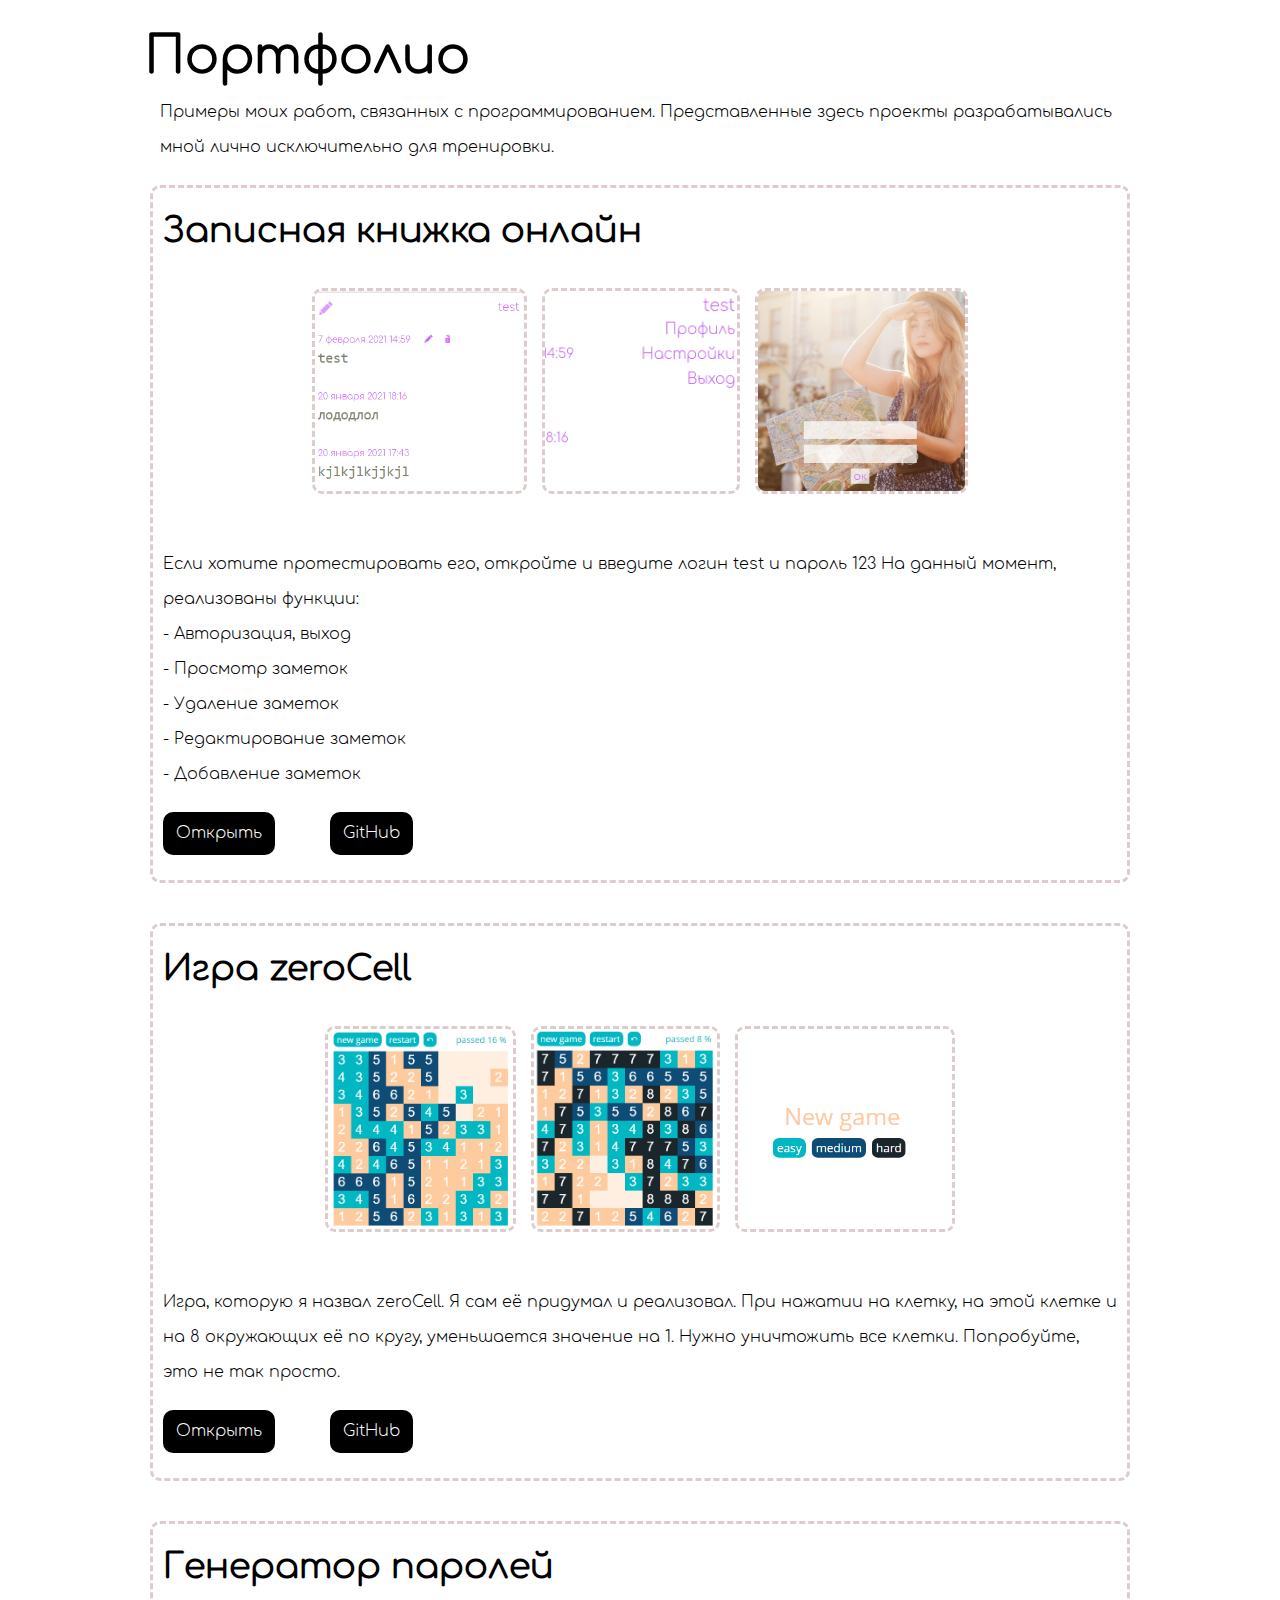
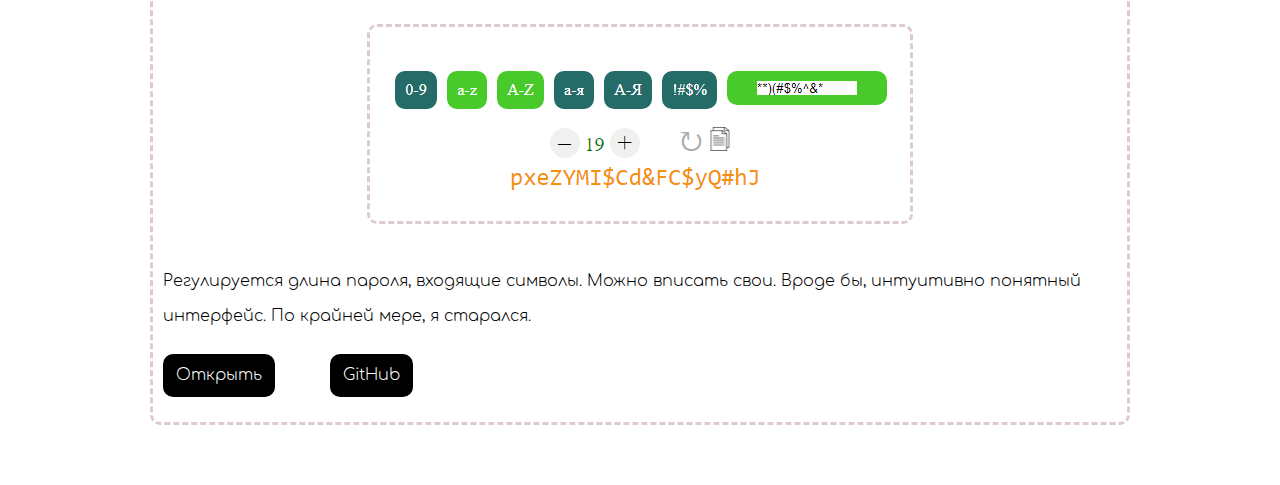
==== index.html @ caa2676f "init working version" ====
<html>
    <head>
        <meta 
            charset = "utf-8"
        >
        <link 
            rel = "stylesheet" 
            href = "main.css"
        >
        <meta 
            name = "viewport" 
            content = "
                width=device-width, 
                initial-scale=1, 
                maximum-scale=1.0, 
                user-scalable=no"
        >
    </head>
    <body>
        <h1>Портфолио</h1>
        <div id = "description">
            Примеры моих работ, связанных с программированием. Представленные здесь проекты
            разрабатывались мной лично исключительно для тренировки.
        </div>
        <div id = "projects">
            <div class = "project">
                <h2>Записная книжка онлайн</h2>
                <div class = "photos">
                    <img src = "assets/images/n1.png"></img>
                    <img src = "assets/images/n2.png"></img>
                    <img src = "assets/images/n3.png"></img>
                </div>
                <div class = "text">
                    Если хотите протестировать его, откройте и введите логин test и пароль 123
                    На данный момент, реализованы функции:<br>
                    - Авторизация, выход<br>
                    - Просмотр заметок<br>
                    - Удаление заметок<br>
                    - Редактирование заметок<br>
                    - Добавление заметок
                </div>
                <div class = "links">
                    <a href = "../notes" target = "_blank"><div class = "openButton">Открыть</div></a>
                    <a href = "https://github.com/fractalminding/notesList" target = "_blank">
                        <div class = "githubLink">GitHub</div>
                    </a>
                </div>
            </div>
            <div class = "project">
                <h2>Игра zeroCell</h2>
                <div class = "photos">
                    <img src = "assets/images/zc1.png"></img>
                    <img src = "assets/images/zc2.png"></img>
                    <img src = "assets/images/zc3.png"></img>
                </div>
                <div class = "text">
                    Игра, которую я назвал zeroCell. Я сам её придумал и реализовал. При нажатии на клетку,
                    на этой клетке и на 8 окружающих её по кругу, уменьшается значение на 1. Нужно уничтожить все клетки.
                    Попробуйте, это не так просто.
                </div>
                <div class = "links">
                    <a href = "../zerocell" target = "_blank"><div class = "openButton">Открыть</div></a>
                    <a href = "https://github.com/fractalminding/zeroCell" target = "_blank">
                        <div class = "githubLink">GitHub</div>
                    </a>
                </div>
            </div>
            <div class = "project">
                <h2>Генератор паролей</h2>
                <div class = "photos">
                    <img src = "assets/images/p1.png"></img>
                </div>
                <div class = "text">
                    Регулируется длина пароля, входящие символы. Можно вписать свои.
                    Вроде бы, интуитивно понятный интерфейс. По крайней мере, я старался.
                </div>
                <div class = "links">
                    <a href = "../passgen" target = "_blank"><div class = "openButton">Открыть</div></a>
                    <a href = "https://github.com/fractalminding/passgen" target = "_blank">
                        <div class = "githubLink">GitHub</div>
                    </a>
                </div>
            </div>
        </div>
    </body>
</html>
---- main.css ----
@font-face {
    font-family: comfortaa;
    src: url(assets/comfortaaFont/Comfortaa-Light.ttf);
}

#description {
    margin: 20px;
}

body {
    font-family: comfortaa;
    margin: 0px auto;
    max-width: 1000px;
    line-height: 35px
}

h1 {
  font-size: 50px;
}

h2 {
  font-size: 35px;
}

* {
/*     outline: 1px dotted magenta; */
    margin: 20px 5px;
}

.project {
/*   outline: 1px dotted magenta; */
  margin-bottom: 40px;
  padding: 5px;
  border: 3px dashed #decbcb;
  border-radius: 10px;
}

.photos {
    white-space: nowrap;
    max-width: 100%;
    overflow-x: auto;
    text-align: center;

}

.photos * {
    display: inline-block;
    max-height: 200px;
    border: 3px dashed #decbcb;
    border-radius: 10px;
}
.links * {
    margin: 0px;
}
a {
  color: #fff !important;
  text-decoration: none;
  margin-right: 50px !important;
  background: black;
  border-radius: 10px;
  padding: 4px 13px;
}


.links > * {
/*     margin-right: 30px; */
    display: inline-block;
}
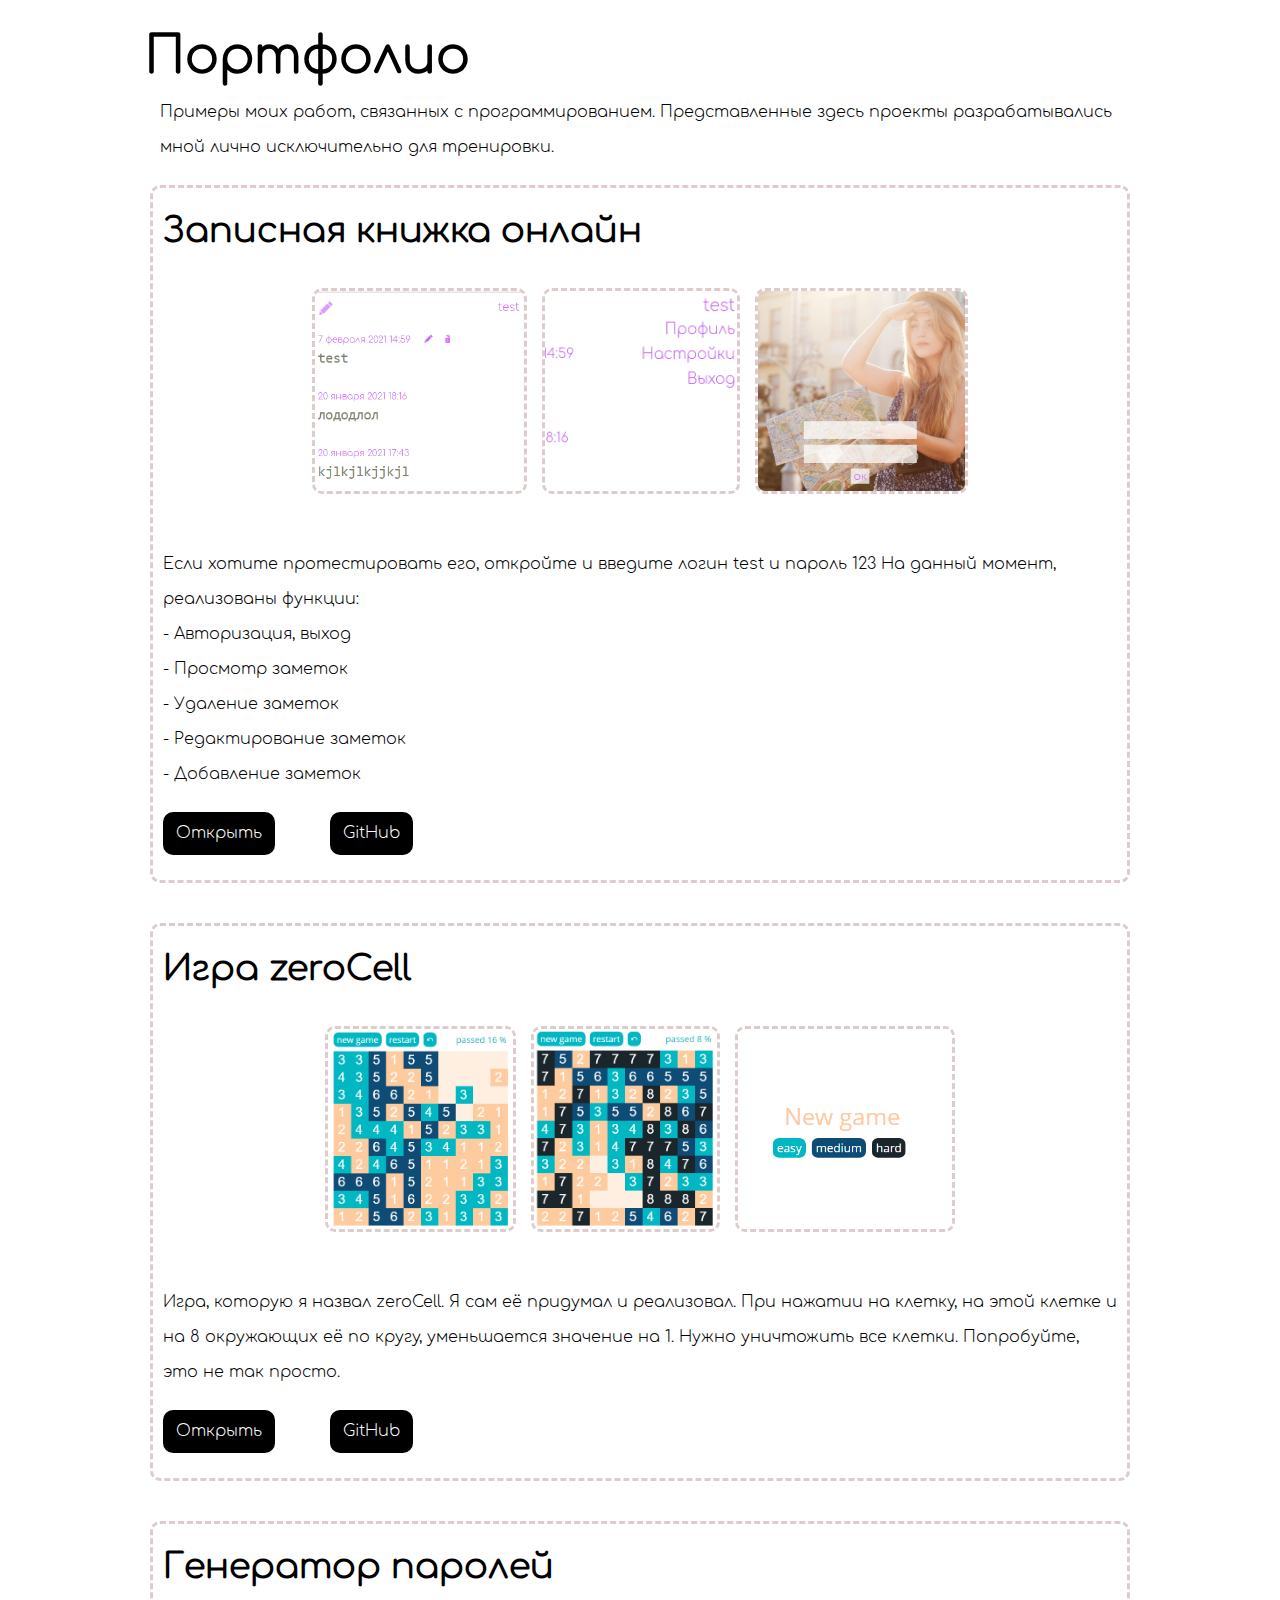
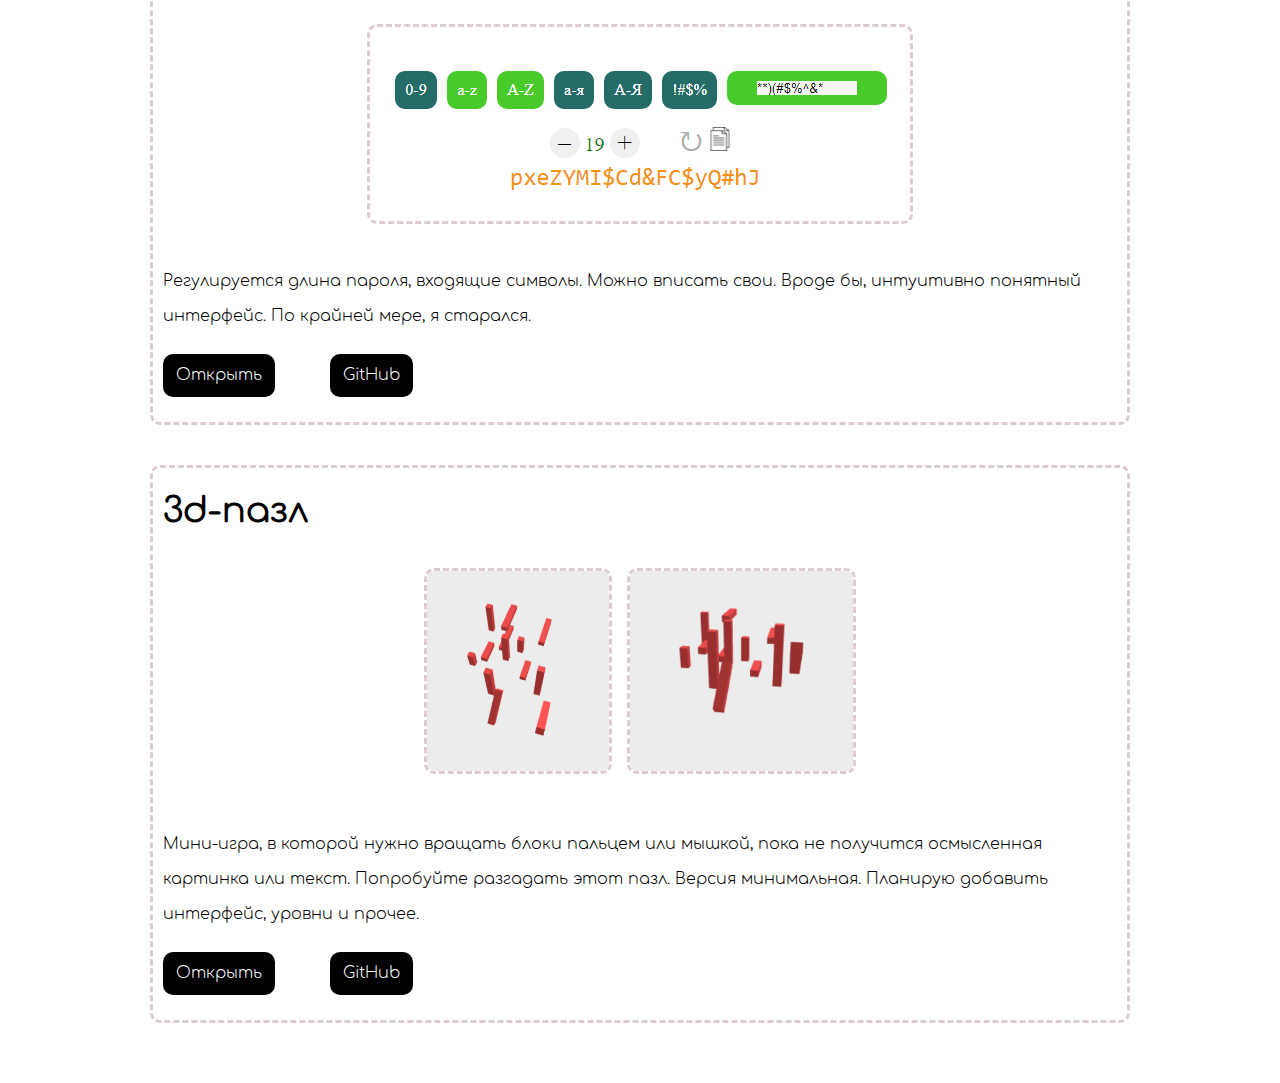
==== commit 6b2f0e7a: "project 3dpuzzle added to portfolio" ====
--- a/index.html
+++ b/index.html
@@ -81,6 +81,23 @@
                     </a>
                 </div>
             </div>
+            <div class = "project">
+                <h2>3d-пазл</h2>
+                <div class = "photos">
+                    <img src = "assets/images/puzzle1.png"></img>
+                    <img src = "assets/images/puzzle2.png"></img>
+                </div>
+                <div class = "text">
+                    Мини-игра, в которой нужно вращать блоки пальцем или мышкой, пока не получится осмысленная картинка или текст.
+                    Попробуйте разгадать этот пазл. Версия минимальная. Планирую добавить интерфейс, уровни и прочее.
+                </div>
+                <div class = "links">
+                    <a href = "../puzzle3d" target = "_blank"><div class = "openButton">Открыть</div></a>
+                    <a href = "https://github.com/fractalminding/puzzle3d" target = "_blank">
+                        <div class = "githubLink">GitHub</div>
+                    </a>
+                </div>
+            </div>
         </div>
     </body>
 </html>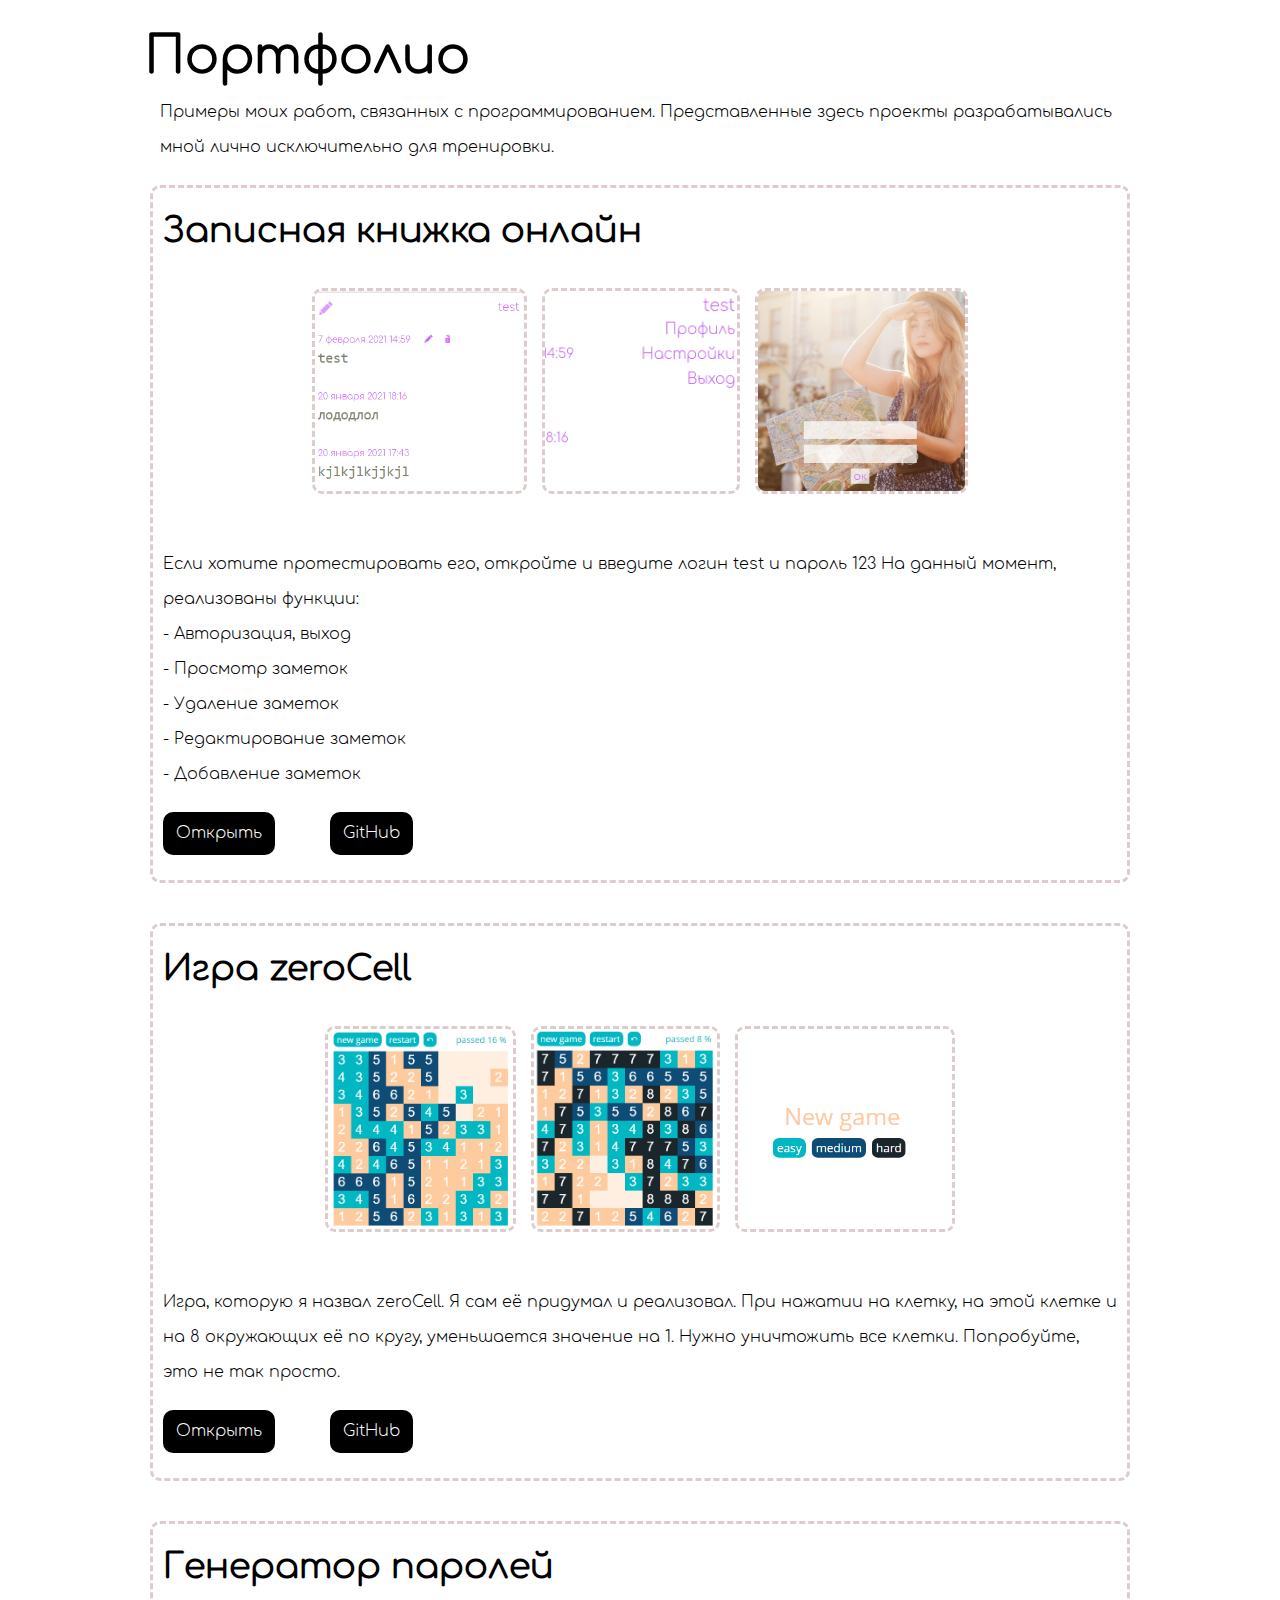
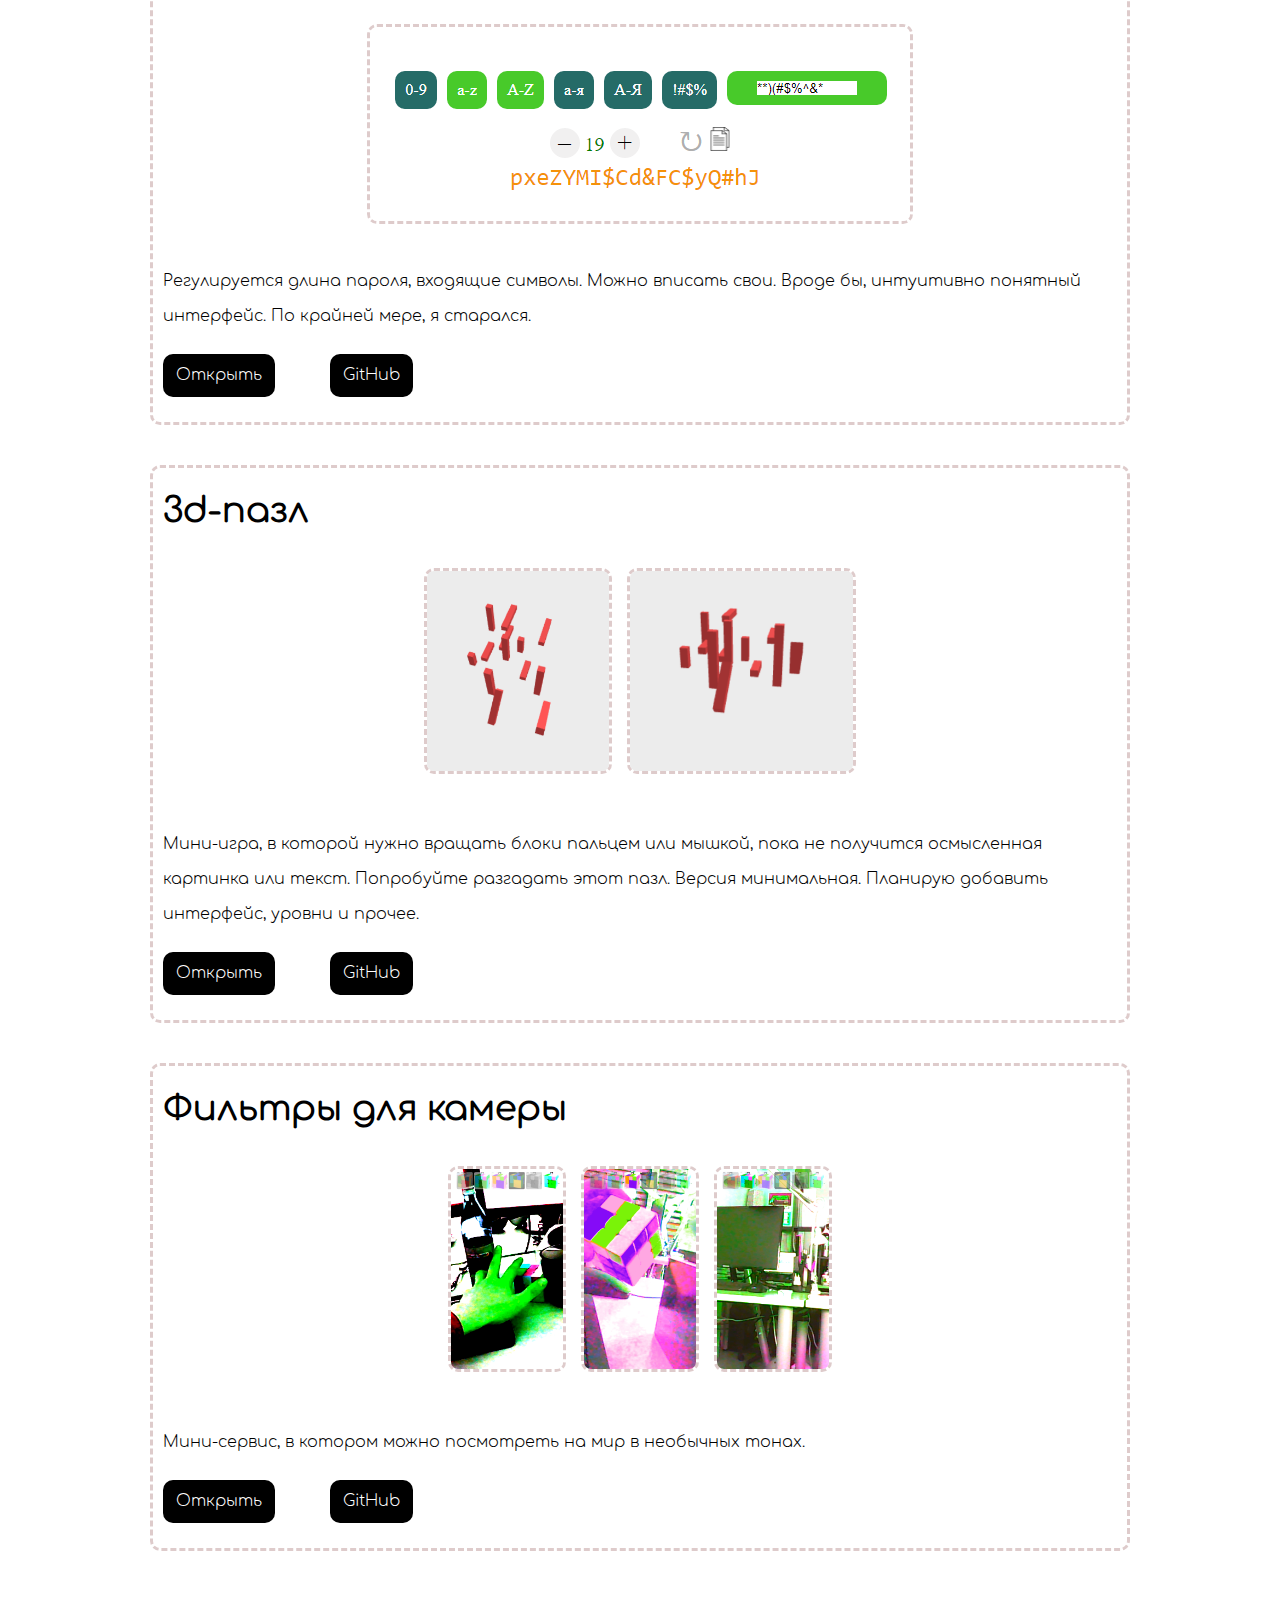
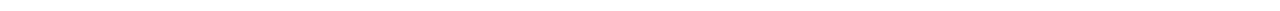
==== commit f8a39876: "filters project added" ====
--- a/index.html
+++ b/index.html
@@ -98,6 +98,23 @@
                     </a>
                 </div>
             </div>
+            <div class = "project">
+                <h2>Фильтры для камеры</h2>
+                <div class = "photos">
+                    <img src = "assets/images/filters1.png"></img>
+                    <img src = "assets/images/filters2.png"></img>
+                    <img src = "assets/images/filters3.png"></img>
+                </div>
+                <div class = "text">
+                    Мини-сервис, в котором можно посмотреть на мир в необычных тонах.
+                </div>
+                <div class = "links">
+                    <a href = "../cssfilterscamera" target = "_blank"><div class = "openButton">Открыть</div></a>
+                    <a href = "https://github.com/fractalminding/css-filter-camera" target = "_blank">
+                        <div class = "githubLink">GitHub</div>
+                    </a>
+                </div>
+            </div>
         </div>
     </body>
 </html>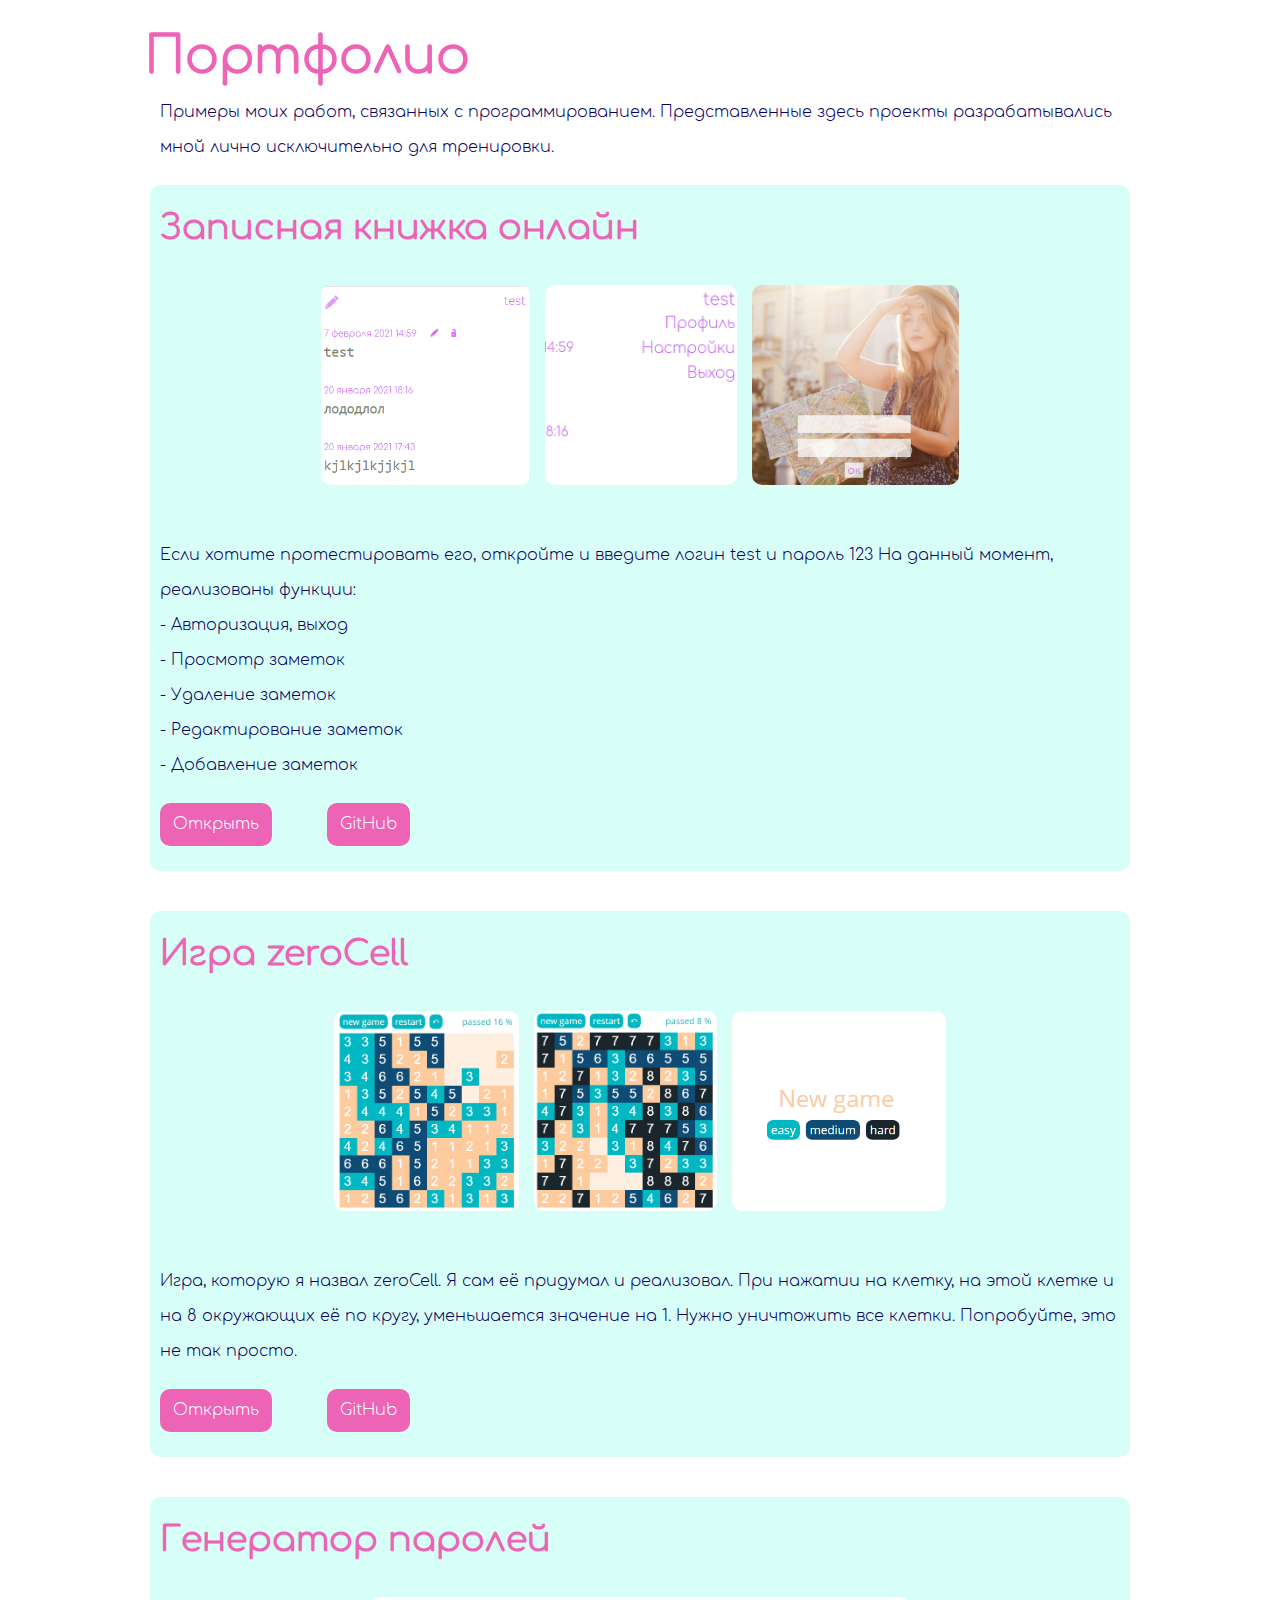
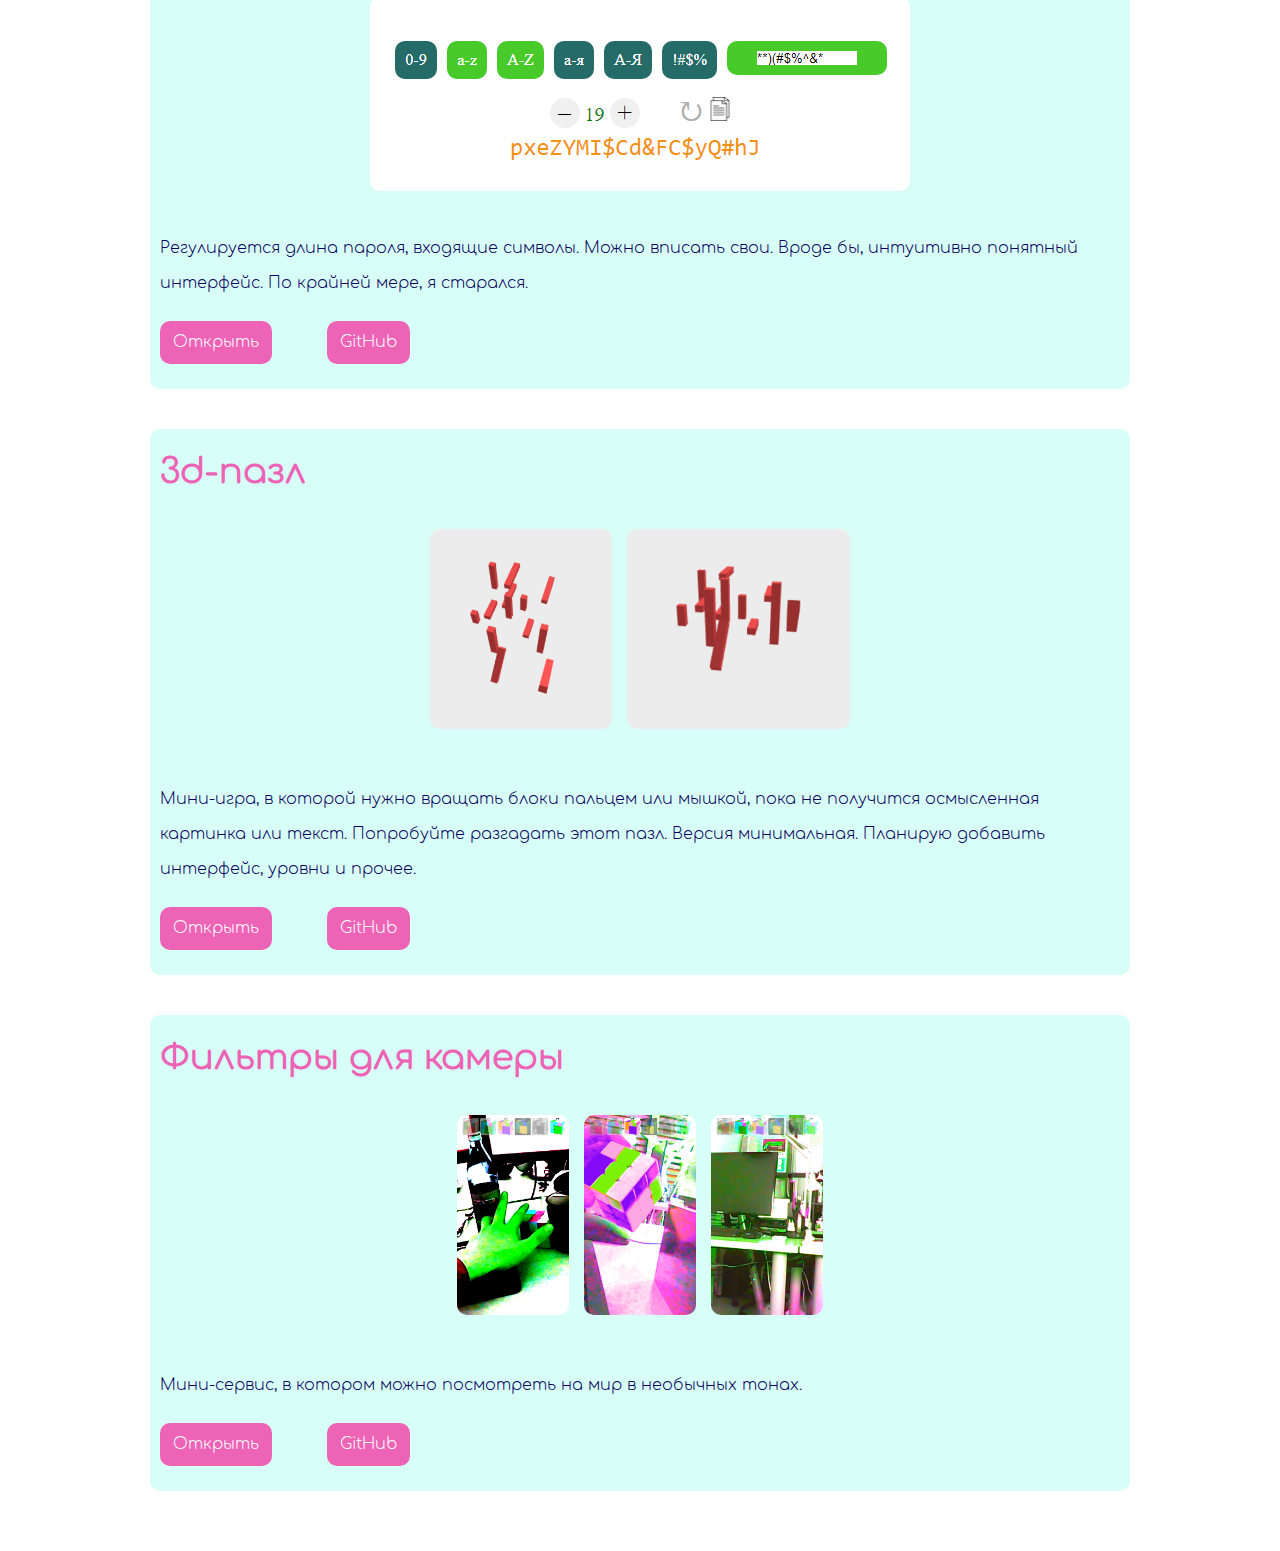
==== commit 5fe85a74: "styling" ====
--- a/index.html
+++ b/index.html
@@ -5,7 +5,7 @@
         >
         <link 
             rel = "stylesheet" 
-            href = "main.css"
+            href = "main.css?1"
         >
         <meta 
             name = "viewport" 
--- a/main.css
+++ b/main.css
@@ -1,68 +1,81 @@
 @font-face {
-    font-family: comfortaa;
-    src: url(assets/comfortaaFont/Comfortaa-Light.ttf);
+  font-family: comfortaa;
+  src: url(assets/comfortaaFont/Comfortaa-Light.ttf);
 }
 
 #description {
-    margin: 20px;
+  margin: 20px;
 }
 
 body {
-    font-family: comfortaa;
-    margin: 0px auto;
-    max-width: 1000px;
-    line-height: 35px
+  font-family: comfortaa;
+  margin: 0px auto;
+  max-width: 1000px;
+  line-height: 35px;
+/*     background-color: #e7dddd; */
+color: #09015f;
 }
 
 h1 {
-  font-size: 50px;
+font-size: 50px;
 }
 
 h2 {
-  font-size: 35px;
+font-size: 35px;
+}
+
+h1, h2 {
+color: #ed63b6;
 }
 
 * {
 /*     outline: 1px dotted magenta; */
-    margin: 20px 5px;
+  margin: 20px 5px;
 }
 
 .project {
 /*   outline: 1px dotted magenta; */
-  margin-bottom: 40px;
-  padding: 5px;
-  border: 3px dashed #decbcb;
-  border-radius: 10px;
+margin-bottom: 40px;
+padding: 5px;
+background-color: #d8fff7;
+border-radius: 10px;
+}
+
+.project .text {
+/*   color: #295939; */
+}
+
+.project, .photos * {
+/*   border: 3px solid #e7dddd; */
 }
 
 .photos {
-    white-space: nowrap;
-    max-width: 100%;
-    overflow-x: auto;
-    text-align: center;
+  white-space: nowrap;
+  max-width: 100%;
+  overflow-x: auto;
+  text-align: center;
 
 }
 
 .photos * {
-    display: inline-block;
-    max-height: 200px;
-    border: 3px dashed #decbcb;
-    border-radius: 10px;
+  display: inline-block;
+  max-height: 200px;
+  border-radius: 10px;
 }
 .links * {
-    margin: 0px;
+  margin: 0px;
 }
 a {
-  color: #fff !important;
-  text-decoration: none;
-  margin-right: 50px !important;
-  background: black;
-  border-radius: 10px;
-  padding: 4px 13px;
+color: #fff !important;
+text-decoration: none;
+margin-right: 50px !important;
+background: #ed63b6;
+border-radius: 10px;
+padding: 4px 13px;
 }
 
 
 .links > * {
 /*     margin-right: 30px; */
-    display: inline-block;
+  display: inline-block;
 }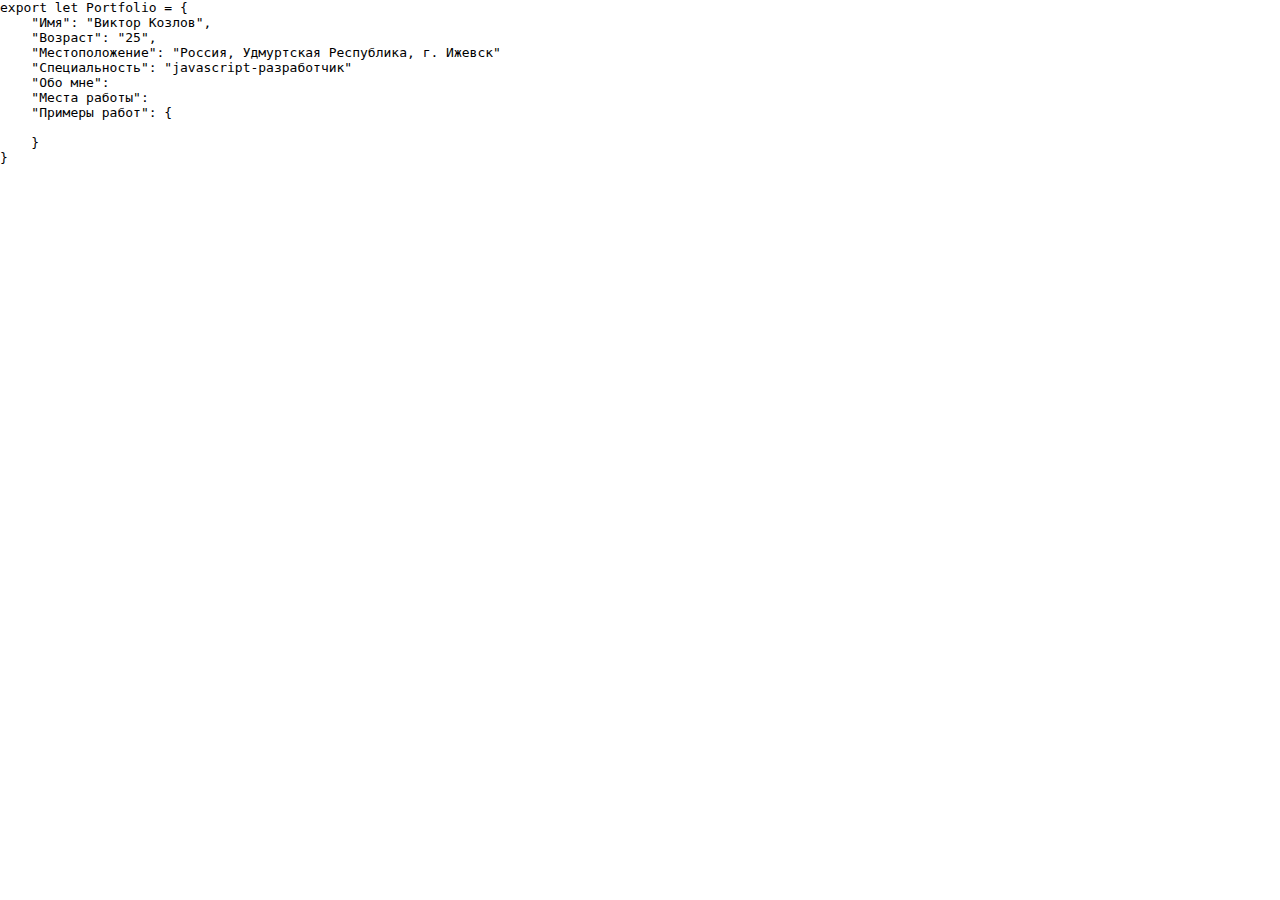
==== commit 8d93236f: "design improving" ====
--- a/index.html
+++ b/index.html
@@ -5,7 +5,7 @@
         >
         <link 
             rel = "stylesheet" 
-            href = "main.css?1"
+            href = "main.css"
         >
         <meta 
             name = "viewport" 
@@ -17,104 +17,20 @@
         >
     </head>
     <body>
-        <h1>Портфолио</h1>
-        <div id = "description">
-            Примеры моих работ, связанных с программированием. Представленные здесь проекты
-            разрабатывались мной лично исключительно для тренировки.
-        </div>
-        <div id = "projects">
-            <div class = "project">
-                <h2>Записная книжка онлайн</h2>
-                <div class = "photos">
-                    <img src = "assets/images/n1.png"></img>
-                    <img src = "assets/images/n2.png"></img>
-                    <img src = "assets/images/n3.png"></img>
-                </div>
-                <div class = "text">
-                    Если хотите протестировать его, откройте и введите логин test и пароль 123
-                    На данный момент, реализованы функции:<br>
-                    - Авторизация, выход<br>
-                    - Просмотр заметок<br>
-                    - Удаление заметок<br>
-                    - Редактирование заметок<br>
-                    - Добавление заметок
-                </div>
-                <div class = "links">
-                    <a href = "../notes" target = "_blank"><div class = "openButton">Открыть</div></a>
-                    <a href = "https://github.com/fractalminding/notesList" target = "_blank">
-                        <div class = "githubLink">GitHub</div>
-                    </a>
-                </div>
-            </div>
-            <div class = "project">
-                <h2>Игра zeroCell</h2>
-                <div class = "photos">
-                    <img src = "assets/images/zc1.png"></img>
-                    <img src = "assets/images/zc2.png"></img>
-                    <img src = "assets/images/zc3.png"></img>
-                </div>
-                <div class = "text">
-                    Игра, которую я назвал zeroCell. Я сам её придумал и реализовал. При нажатии на клетку,
-                    на этой клетке и на 8 окружающих её по кругу, уменьшается значение на 1. Нужно уничтожить все клетки.
-                    Попробуйте, это не так просто.
-                </div>
-                <div class = "links">
-                    <a href = "../zerocell" target = "_blank"><div class = "openButton">Открыть</div></a>
-                    <a href = "https://github.com/fractalminding/zeroCell" target = "_blank">
-                        <div class = "githubLink">GitHub</div>
-                    </a>
-                </div>
-            </div>
-            <div class = "project">
-                <h2>Генератор паролей</h2>
-                <div class = "photos">
-                    <img src = "assets/images/p1.png"></img>
-                </div>
-                <div class = "text">
-                    Регулируется длина пароля, входящие символы. Можно вписать свои.
-                    Вроде бы, интуитивно понятный интерфейс. По крайней мере, я старался.
-                </div>
-                <div class = "links">
-                    <a href = "../passgen" target = "_blank"><div class = "openButton">Открыть</div></a>
-                    <a href = "https://github.com/fractalminding/passgen" target = "_blank">
-                        <div class = "githubLink">GitHub</div>
-                    </a>
-                </div>
-            </div>
-            <div class = "project">
-                <h2>3d-пазл</h2>
-                <div class = "photos">
-                    <img src = "assets/images/puzzle1.png"></img>
-                    <img src = "assets/images/puzzle2.png"></img>
-                </div>
-                <div class = "text">
-                    Мини-игра, в которой нужно вращать блоки пальцем или мышкой, пока не получится осмысленная картинка или текст.
-                    Попробуйте разгадать этот пазл. Версия минимальная. Планирую добавить интерфейс, уровни и прочее.
-                </div>
-                <div class = "links">
-                    <a href = "../puzzle3d" target = "_blank"><div class = "openButton">Открыть</div></a>
-                    <a href = "https://github.com/fractalminding/puzzle3d" target = "_blank">
-                        <div class = "githubLink">GitHub</div>
-                    </a>
-                </div>
-            </div>
-            <div class = "project">
-                <h2>Фильтры для камеры</h2>
-                <div class = "photos">
-                    <img src = "assets/images/filters1.png"></img>
-                    <img src = "assets/images/filters2.png"></img>
-                    <img src = "assets/images/filters3.png"></img>
-                </div>
-                <div class = "text">
-                    Мини-сервис, в котором можно посмотреть на мир в необычных тонах.
-                </div>
-                <div class = "links">
-                    <a href = "../cssfilterscamera" target = "_blank"><div class = "openButton">Открыть</div></a>
-                    <a href = "https://github.com/fractalminding/css-filter-camera" target = "_blank">
-                        <div class = "githubLink">GitHub</div>
-                    </a>
-                </div>
-            </div>
-        </div>
+
+<pre>
+export let Portfolio = {
+    "Имя": "Виктор Козлов",
+    "Возраст": "25",
+    "Местоположение": "Россия, Удмуртская Республика, г. Ижевск"
+    "Специальность": "javascript-разработчик"
+    "Обо мне":
+    "Места работы":
+    "Примеры работ": {
+        
+    }
+}
+</pre>
+
     </body>
 </html>--- a/main.css
+++ b/main.css
@@ -1,81 +1,10 @@
 @font-face {
-  font-family: comfortaa;
-  src: url(assets/comfortaaFont/Comfortaa-Light.ttf);
-}
-
-#description {
-  margin: 20px;
+    font-family: gardens;
+    src: url(assets/Gardens-CM-Regular/Gardens-CM-Regular.ttf);
 }
 
 body {
-  font-family: comfortaa;
-  margin: 0px auto;
-  max-width: 1000px;
-  line-height: 35px;
-/*     background-color: #e7dddd; */
-color: #09015f;
-}
-
-h1 {
-font-size: 50px;
-}
-
-h2 {
-font-size: 35px;
-}
-
-h1, h2 {
-color: #ed63b6;
-}
-
-* {
-/*     outline: 1px dotted magenta; */
-  margin: 20px 5px;
-}
-
-.project {
-/*   outline: 1px dotted magenta; */
-margin-bottom: 40px;
-padding: 5px;
-background-color: #d8fff7;
-border-radius: 10px;
-}
-
-.project .text {
-/*   color: #295939; */
-}
-
-.project, .photos * {
-/*   border: 3px solid #e7dddd; */
-}
-
-.photos {
-  white-space: nowrap;
-  max-width: 100%;
-  overflow-x: auto;
-  text-align: center;
-
-}
-
-.photos * {
-  display: inline-block;
-  max-height: 200px;
-  border-radius: 10px;
-}
-.links * {
-  margin: 0px;
-}
-a {
-color: #fff !important;
-text-decoration: none;
-margin-right: 50px !important;
-background: #ed63b6;
-border-radius: 10px;
-padding: 4px 13px;
-}
-
-
-.links > * {
-/*     margin-right: 30px; */
-  display: inline-block;
+    margin: 0px auto;
+    width: 100%;
+    font-family: gardens;
 }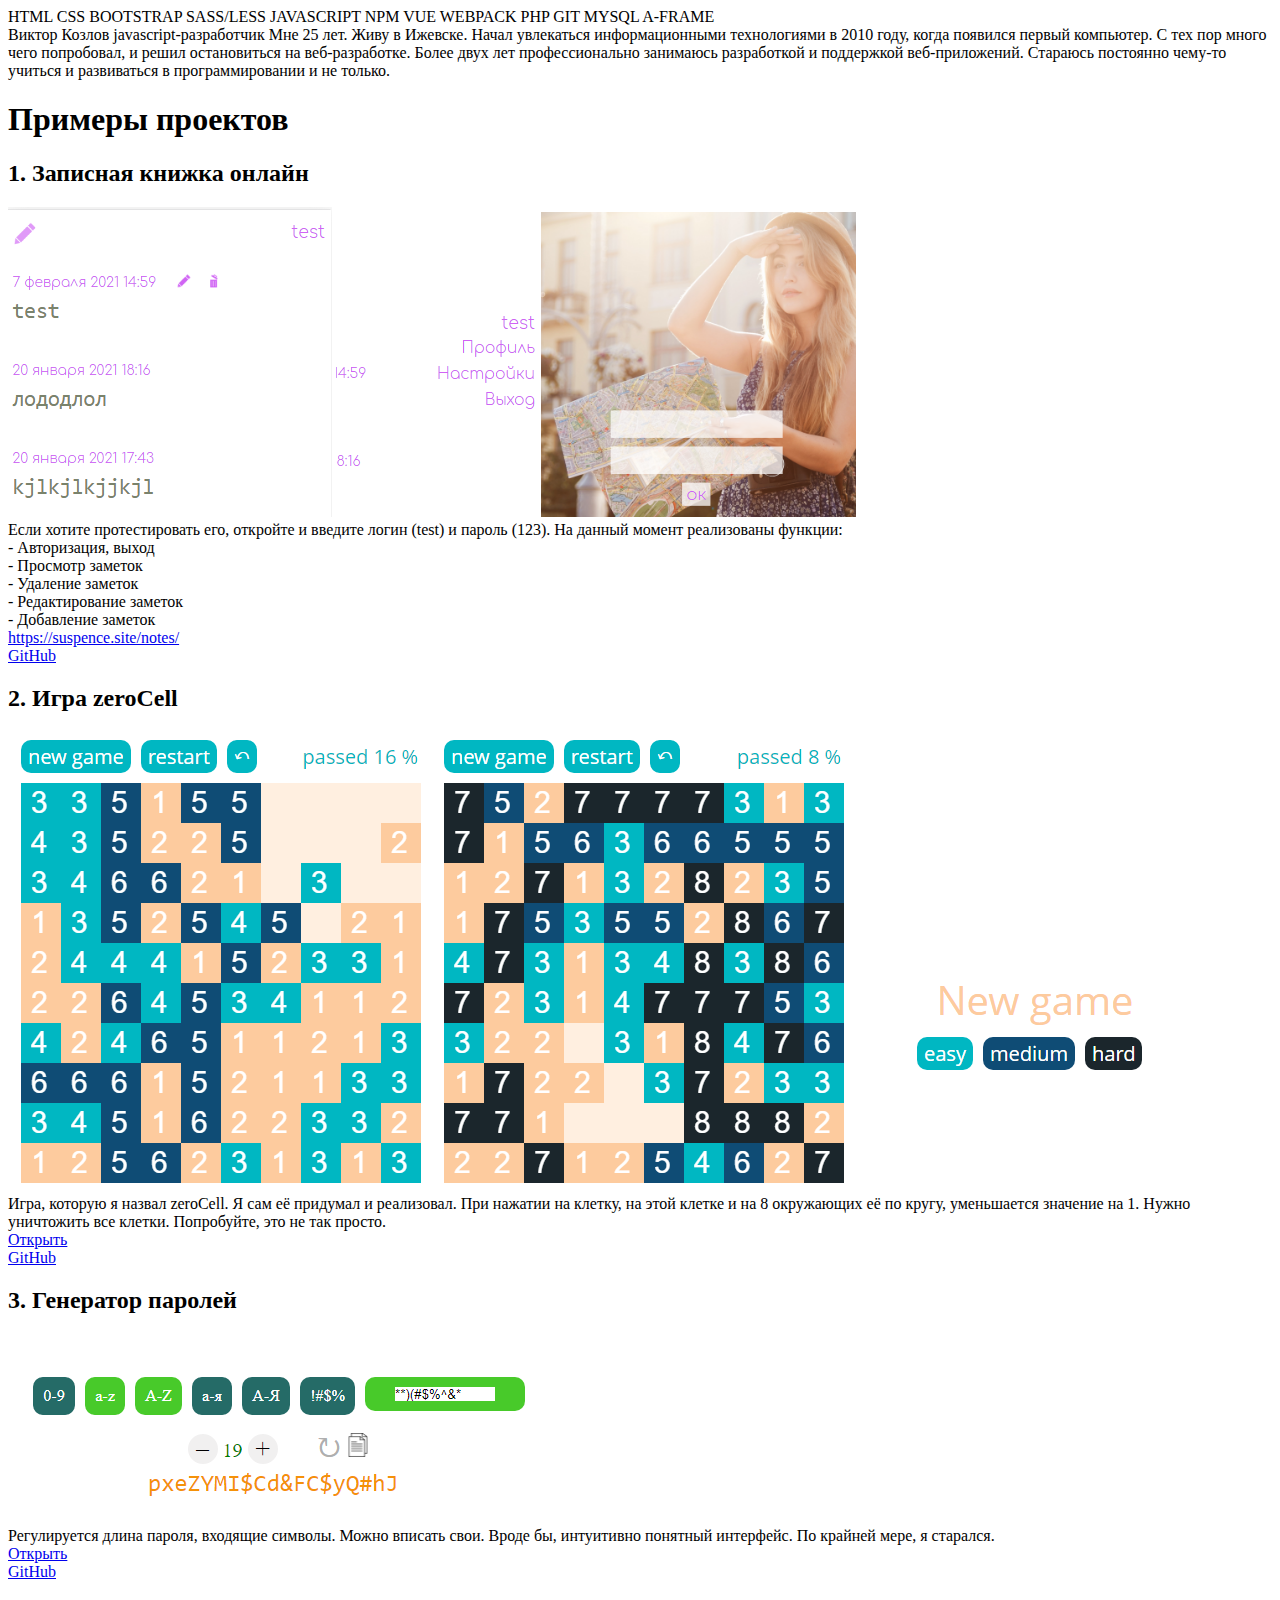
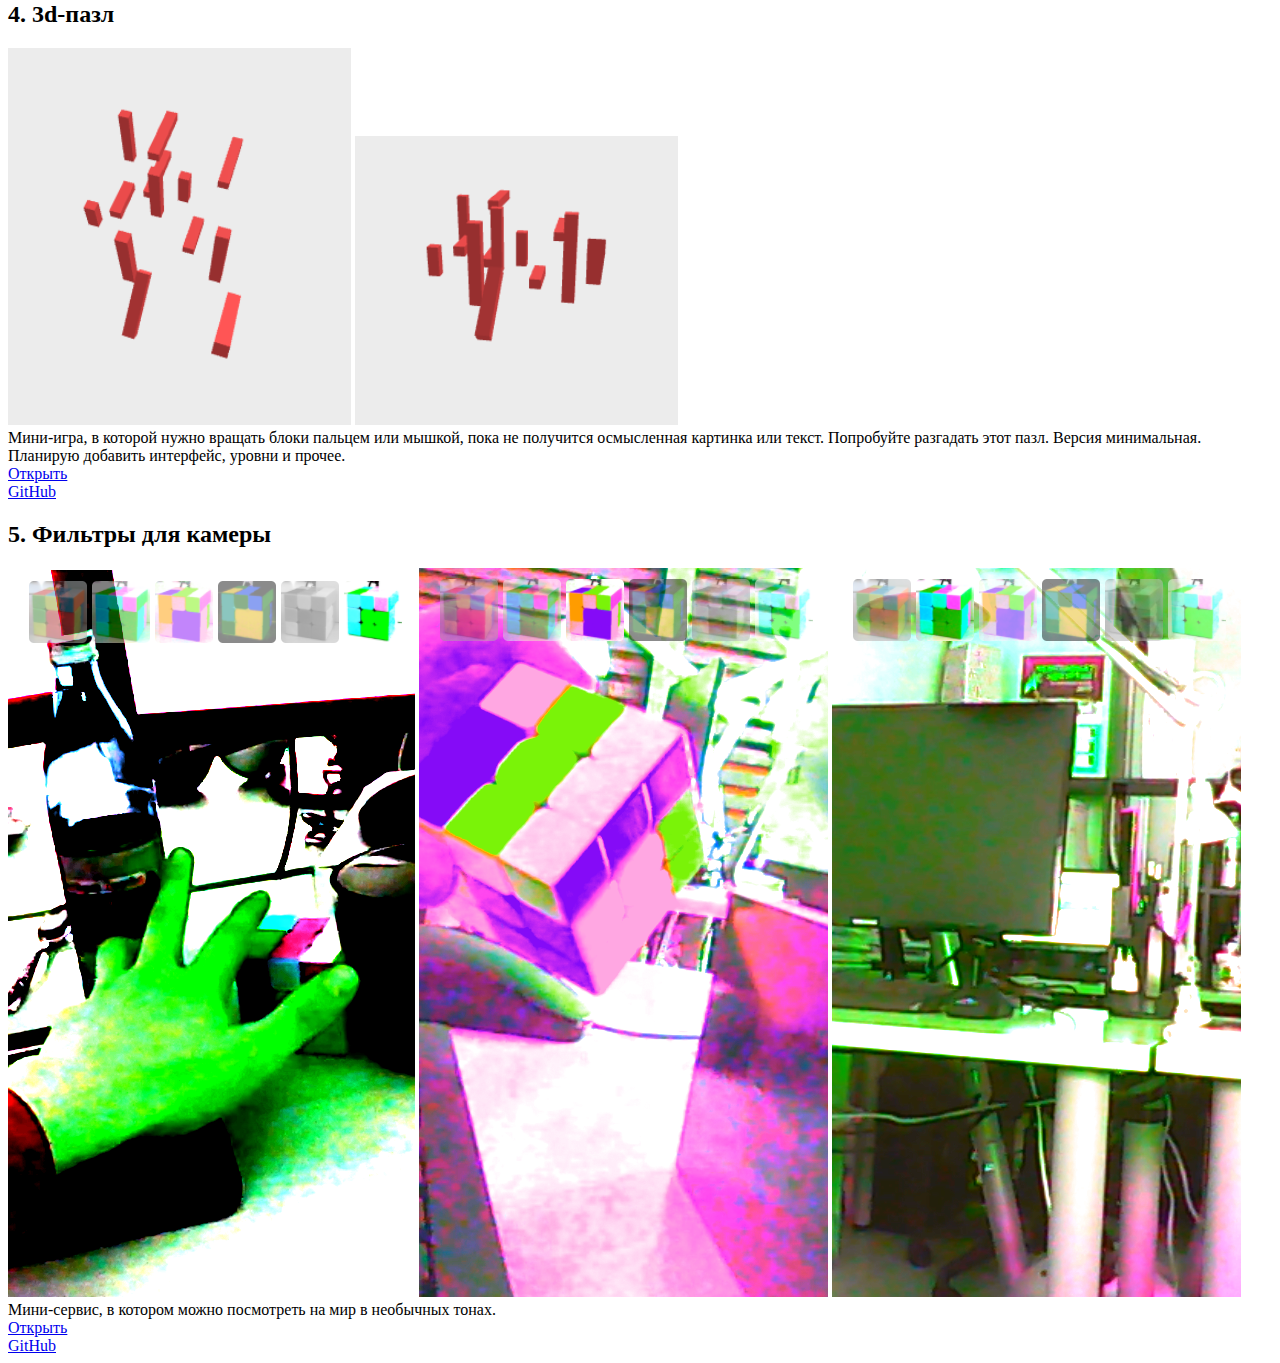
==== commit 629903de: "reserved working" ====
--- a/index.html
+++ b/index.html
@@ -5,7 +5,7 @@
         >
         <link 
             rel = "stylesheet" 
-            href = "main.css"
+            href = "main2.css"
         >
         <meta 
             name = "viewport" 
@@ -17,20 +17,136 @@
         >
     </head>
     <body>
+        <header>
+            <skills>
+                <skill>HTML</skill>
+                <skill>CSS</skill>
+                <skill>BOOTSTRAP</skill>
+                <skill>SASS/LESS</skill>
+                <skill>JAVASCRIPT</skill>
+                <skill>NPM</skill>
+                <skill>VUE</skill>
+                <skill>WEBPACK</skill>
+                <skill>PHP</skill>
+                <skill>GIT</skill>
+                <skill>MYSQL</skill>
+                <skill>A-FRAME</skill>
+            </skills>
+        </header>
+        <bio>
+            <name>Виктор Козлов</name>
+            <specialty>javascript-разработчик</specialty>
+        </bio>
+        <content>
+            <description>
+                Мне 25 лет. Живу в Ижевске. Начал увлекаться информационными технологиями в 2010 году, 
+                когда появился первый компьютер.
+                С тех пор много чего попробовал, и решил остановиться на веб-разработке.
+                Более двух лет профессионально занимаюсь разработкой и поддержкой веб-приложений.
+                Стараюсь постоянно чему-то учиться и развиваться в программировании и не только.
+            </description>
+            <h1>Примеры проектов</h1>
+            <projects>
+                <project>
+                    <h2>1. Записная книжка онлайн</h2>
+                    <div class = "photos">
+                        <img src = "assets/images/n1.png"></img>
+                        <img src = "assets/images/n2.png"></img>
+                        <img src = "assets/images/n3.png"></img>
+                    </div>
+                    <div class = "text">
+                        Если хотите протестировать его, откройте и введите логин (test) и пароль (123).
+                        На данный момент реализованы функции:<br>
+                        - Авторизация, выход<br>
+                        - Просмотр заметок<br>
+                        - Удаление заметок<br>
+                        - Редактирование заметок<br>
+                        - Добавление заметок
+                    </div>
+                    <links>
+                        <a href = "https://suspence.site/notes/" target = "_blank"><div class = "openButton">https://suspence.site/notes/</div></a>
+                            <div class = "githubLink">
+                                <a
+                                    href="https://github.com/fractalminding/notesList"
+                                >
+                                    GitHub
+                                </a>
+                            </div>
+                    </links>
+                </project>
+                <project>
+                    <h2>2. Игра zeroCell</h2>
+                    <div class = "photos">
+                        <img src = "assets/images/zc1.png"></img>
+                        <img src = "assets/images/zc2.png"></img>
+                        <img src = "assets/images/zc3.png"></img>
+                    </div>
+                    <div class = "text">
+                        Игра, которую я назвал zeroCell. Я сам её придумал и реализовал. При нажатии на клетку,
+                        на этой клетке и на 8 окружающих её по кругу, уменьшается значение на 1. Нужно уничтожить все клетки.
+                        Попробуйте, это не так просто.
+                    </div>
+                    <links>
+                        <a href = "../zerocell" target = "_blank"><div class = "openButton">Открыть</div></a>
+                        <a href = "https://github.com/fractalminding/zeroCell" target = "_blank">
+                            <div class = "githubLink">GitHub</div>
+                        </a>
+                    </links>
+                </project>
+                <project>
+                    <h2>3. Генератор паролей</h2>
+                    <div class = "photos">
+                        <img src = "assets/images/p1.png"></img>
+                    </div>
+                    <div class = "text">
+                        Регулируется длина пароля, входящие символы. Можно вписать свои.
+                        Вроде бы, интуитивно понятный интерфейс. По крайней мере, я старался.
+                    </div>
+                    <links>
+                        <a href = "../passgen" target = "_blank"><div class = "openButton">Открыть</div></a>
+                        <a href = "https://github.com/fractalminding/passgen" target = "_blank">
+                            <div class = "githubLink">GitHub</div>
+                        </a>
+                    </links>
+                </project>
+                <project>
+                    <h2>4. 3d-пазл</h2>
+                    <div class = "photos">
+                        <img src = "assets/images/puzzle1.png"></img>
+                        <img src = "assets/images/puzzle2.png"></img>
+                    </div>
+                    <div class = "text">
+                        Мини-игра, в которой нужно вращать блоки пальцем или мышкой, пока не получится осмысленная картинка или текст.
+                        Попробуйте разгадать этот пазл. Версия минимальная. Планирую добавить интерфейс, уровни и прочее.
+                    </div>
+                    <links>
+                        <a href = "../puzzle3d" target = "_blank"><div class = "openButton">Открыть</div></a>
+                        <a href = "https://github.com/fractalminding/puzzle3d" target = "_blank">
+                            <div class = "githubLink">GitHub</div>
+                        </a>
+                    </links>
+                </project>
+                <project>
+                    <h2>5. Фильтры для камеры</h2>
+                    <div class = "photos">
+                        <img src = "assets/images/filters1.png"></img>
+                        <img src = "assets/images/filters2.png"></img>
+                        <img src = "assets/images/filters3.png"></img>
+                    </div>
+                    <div class = "text">
+                        Мини-сервис, в котором можно посмотреть на мир в необычных тонах.
+                    </div>
+                    <links>
+                        <a href = "../cssfilterscamera" target = "_blank"><div class = "openButton">Открыть</div></a>
+                        <a href = "https://github.com/fractalminding/css-filter-camera" target = "_blank">
+                            <div class = "githubLink">GitHub</div>
+                        </a>
+                    </links>
+                </project>
+            </projects>
+        </content>
+        <basement>
 
-<pre>
-export let Portfolio = {
-    "Имя": "Виктор Козлов",
-    "Возраст": "25",
-    "Местоположение": "Россия, Удмуртская Республика, г. Ижевск"
-    "Специальность": "javascript-разработчик"
-    "Обо мне":
-    "Места работы":
-    "Примеры работ": {
-        
-    }
-}
-</pre>
-
+        </basement>
     </body>
 </html>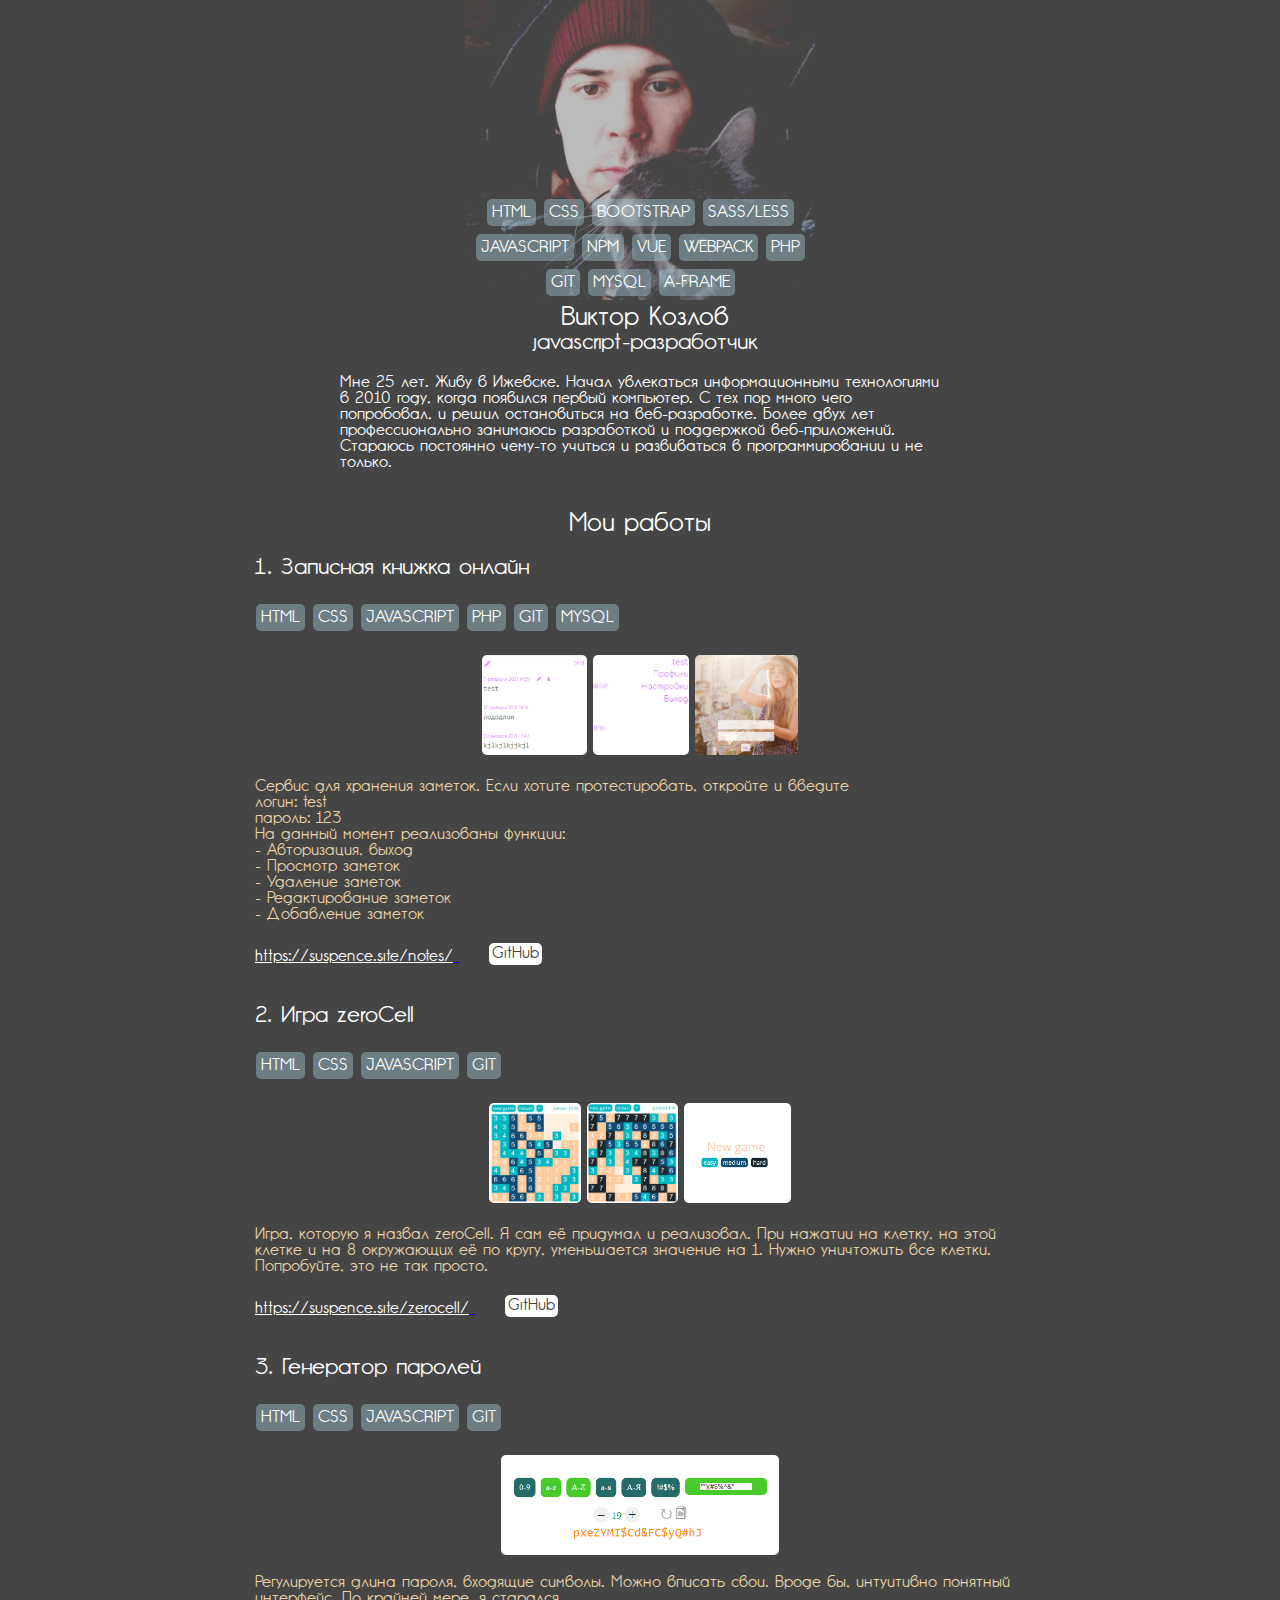
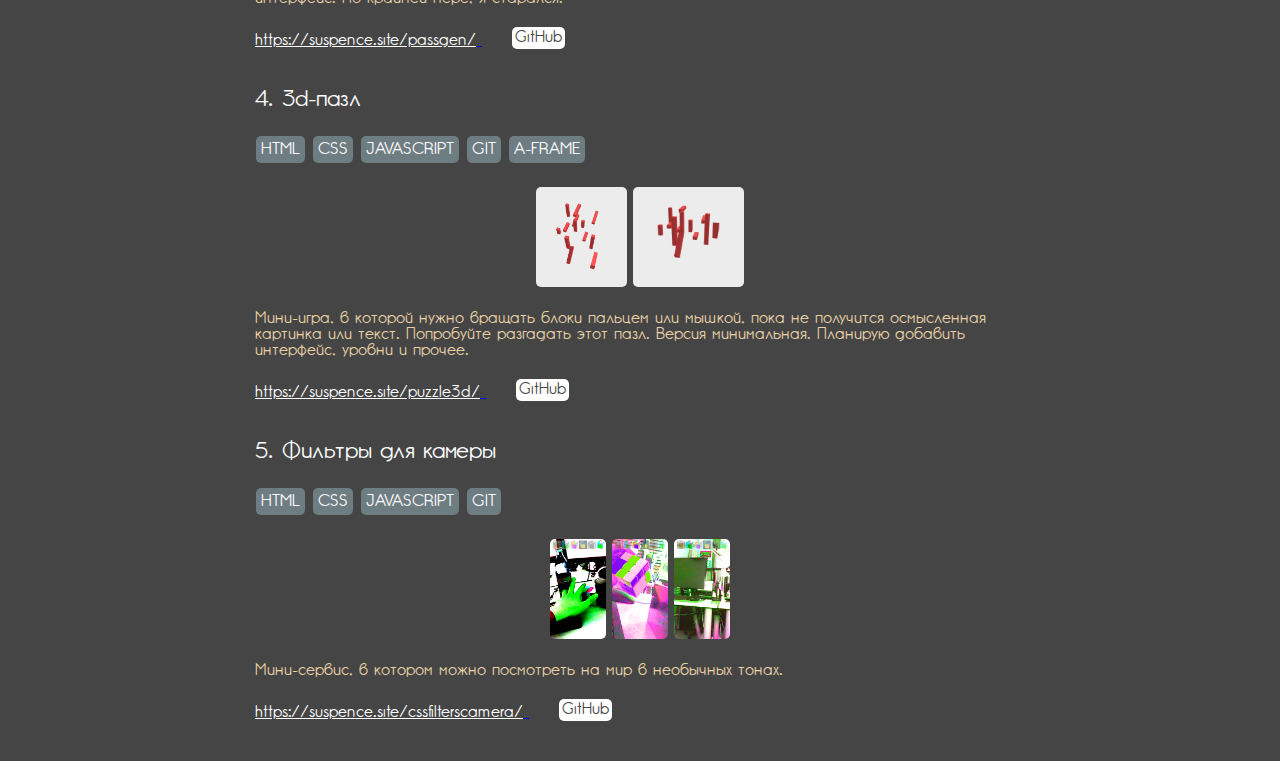
==== commit c4a9755e: "some working version" ====
--- a/index.html
+++ b/index.html
@@ -5,7 +5,7 @@
         >
         <link 
             rel = "stylesheet" 
-            href = "main2.css"
+            href = "main.css"
         >
         <meta 
             name = "viewport" 
@@ -45,17 +45,28 @@
                 Более двух лет профессионально занимаюсь разработкой и поддержкой веб-приложений.
                 Стараюсь постоянно чему-то учиться и развиваться в программировании и не только.
             </description>
-            <h1>Примеры проектов</h1>
+            <h1>Мои работы</h1>
             <projects>
                 <project>
                     <h2>1. Записная книжка онлайн</h2>
+                    <project-skills>
+                        <skill>HTML</skill>
+                        <skill>CSS</skill>
+                        <skill>JAVASCRIPT</skill>
+                        <skill>PHP</skill>
+                        <skill>GIT</skill>
+                        <skill>MYSQL</skill>
+                    </project-skills>
                     <div class = "photos">
                         <img src = "assets/images/n1.png"></img>
                         <img src = "assets/images/n2.png"></img>
                         <img src = "assets/images/n3.png"></img>
                     </div>
                     <div class = "text">
-                        Если хотите протестировать его, откройте и введите логин (test) и пароль (123).
+                        Сервис для хранения заметок.
+                        Если хотите протестировать, откройте и введите <br>
+                        логин: test<br>
+                        пароль: 123<br>
                         На данный момент реализованы функции:<br>
                         - Авторизация, выход<br>
                         - Просмотр заметок<br>
@@ -64,18 +75,26 @@
                         - Добавление заметок
                     </div>
                     <links>
-                        <a href = "https://suspence.site/notes/" target = "_blank"><div class = "openButton">https://suspence.site/notes/</div></a>
+                        <a href = "https://suspence.site/notes/" target = "_blank">
+                            <div class = "openButton">https://suspence.site/notes/</div>
+                        </a>
+                        <a
+                            href="https://github.com/fractalminding/notesList"
+                        >
                             <div class = "githubLink">
-                                <a
-                                    href="https://github.com/fractalminding/notesList"
-                                >
-                                    GitHub
-                                </a>
+                                GitHub
                             </div>
+                        </a>
                     </links>
                 </project>
                 <project>
                     <h2>2. Игра zeroCell</h2>
+                    <project-skills>
+                        <skill>HTML</skill>
+                        <skill>CSS</skill>
+                        <skill>JAVASCRIPT</skill>
+                        <skill>GIT</skill>
+                    </project-skills>
                     <div class = "photos">
                         <img src = "assets/images/zc1.png"></img>
                         <img src = "assets/images/zc2.png"></img>
@@ -87,7 +106,9 @@
                         Попробуйте, это не так просто.
                     </div>
                     <links>
-                        <a href = "../zerocell" target = "_blank"><div class = "openButton">Открыть</div></a>
+                        <a href = "https://suspence.site/zerocell/" target = "_blank">
+                            <div class = "openButton">https://suspence.site/zerocell/</div>
+                        </a>
                         <a href = "https://github.com/fractalminding/zeroCell" target = "_blank">
                             <div class = "githubLink">GitHub</div>
                         </a>
@@ -95,6 +116,12 @@
                 </project>
                 <project>
                     <h2>3. Генератор паролей</h2>
+                    <project-skills>
+                        <skill>HTML</skill>
+                        <skill>CSS</skill>
+                        <skill>JAVASCRIPT</skill>
+                        <skill>GIT</skill>
+                    </project-skills>
                     <div class = "photos">
                         <img src = "assets/images/p1.png"></img>
                     </div>
@@ -103,7 +130,9 @@
                         Вроде бы, интуитивно понятный интерфейс. По крайней мере, я старался.
                     </div>
                     <links>
-                        <a href = "../passgen" target = "_blank"><div class = "openButton">Открыть</div></a>
+                        <a href = "https://suspence.site/passgen/" target = "_blank">
+                            <div class = "openButton">https://suspence.site/passgen/</div>
+                        </a>
                         <a href = "https://github.com/fractalminding/passgen" target = "_blank">
                             <div class = "githubLink">GitHub</div>
                         </a>
@@ -111,6 +140,13 @@
                 </project>
                 <project>
                     <h2>4. 3d-пазл</h2>
+                    <project-skills>
+                        <skill>HTML</skill>
+                        <skill>CSS</skill>
+                        <skill>JAVASCRIPT</skill>
+                        <skill>GIT</skill>
+                        <skill>A-FRAME</skill>
+                    </project-skills>
                     <div class = "photos">
                         <img src = "assets/images/puzzle1.png"></img>
                         <img src = "assets/images/puzzle2.png"></img>
@@ -120,7 +156,9 @@
                         Попробуйте разгадать этот пазл. Версия минимальная. Планирую добавить интерфейс, уровни и прочее.
                     </div>
                     <links>
-                        <a href = "../puzzle3d" target = "_blank"><div class = "openButton">Открыть</div></a>
+                        <a href = "https://suspence.site/puzzle3d/" target = "_blank">
+                            <div class = "openButton">https://suspence.site/puzzle3d/</div>
+                        </a>
                         <a href = "https://github.com/fractalminding/puzzle3d" target = "_blank">
                             <div class = "githubLink">GitHub</div>
                         </a>
@@ -128,6 +166,12 @@
                 </project>
                 <project>
                     <h2>5. Фильтры для камеры</h2>
+                    <project-skills>
+                        <skill>HTML</skill>
+                        <skill>CSS</skill>
+                        <skill>JAVASCRIPT</skill>
+                        <skill>GIT</skill>
+                    </project-skills>
                     <div class = "photos">
                         <img src = "assets/images/filters1.png"></img>
                         <img src = "assets/images/filters2.png"></img>
@@ -137,7 +181,9 @@
                         Мини-сервис, в котором можно посмотреть на мир в необычных тонах.
                     </div>
                     <links>
-                        <a href = "../cssfilterscamera" target = "_blank"><div class = "openButton">Открыть</div></a>
+                        <a href = "https://suspence.site/cssfilterscamera/" target = "_blank">
+                            <div class = "openButton">https://suspence.site/cssfilterscamera/</div>
+                        </a>
                         <a href = "https://github.com/fractalminding/css-filter-camera" target = "_blank">
                             <div class = "githubLink">GitHub</div>
                         </a>
--- a/main.css
+++ b/main.css
@@ -0,0 +1,134 @@
+@font-face {
+    font-family: gardens;
+    src: url(assets/Gardens-CM-Regular/Gardens-CM-Regular.ttf);
+}
+
+body {
+    margin: 0px auto;
+    width: 100%;
+    max-width: 800px;
+/*     outline: 1px solid orange; */
+    background-color: #454545;
+    font-family: gardens;
+}
+
+body > * {
+    display: block;
+}
+
+header {
+    width: 350px;
+/*     display: block; */
+/*     outline: 1px solid orange; */
+    position: relative;
+    height: 300px;
+    margin: 0px auto;
+    background-image: url('assets/images/avatar.jpg');
+    background-size: contain;
+    background-position: center center;
+}
+
+skills {
+/*     padding: 5px; */
+    display: block;
+    margin: 0px auto;
+    text-align: center;
+/*     width: 350px; */
+/*     height: 300px; */
+    position: absolute;
+/*     outline: 1px solid orange; */
+    bottom: 0px;
+}
+
+project-skills {
+    display: block;
+    margin: 20px 0px;
+}
+
+skill {
+    background-color: #99b8c17d;
+    color: white;
+    padding: 5px;
+    border-radius: 5px;
+    font-size: 17px;
+    margin: 4px 1px;
+    display: inline-block;
+    vertical-align: bottom;
+}
+
+bio {
+/*     outline: 1px solid orange; */
+    width: 100%;
+    display: inline-block;
+    text-align: center;
+    padding: 5px;
+}
+
+bio name {
+    display: block;
+    color: white;
+    font-size: 26px;
+}
+
+bio specialty {
+    display: block;
+    color: #fbfbfb;
+    font-size: 23px;
+}
+
+content {
+    display: block;
+    margin: 15px;
+    color: white;
+}
+
+description {
+    display: block;
+    margin: 0px auto 40px;
+    max-width: 600px;
+}
+
+h1 {
+    text-align: center;
+    font-size: 26px;
+    font-weight: normal;
+}
+
+h2 {
+    font-size: 23px;
+    font-weight: normal;
+}
+
+project {
+    display: block;
+    margin-bottom: 40px;
+}
+
+.photos {
+    text-align: center;
+}
+
+.photos img {
+    height: 100px;
+    border-radius: 5px;
+}
+
+project .text {
+    color: #e8d2a5;
+    margin: 20px 0px;
+}
+
+.openbutton {
+    display: inline-block;
+    color: white;
+    text-decoration: underline;
+}
+.githublink {
+    display: inline-block;
+    color: #454545;
+    margin-left: 30px;
+    background-color: white;
+    border-radius: 5px;
+    padding: 3px;
+    vertical-align: bottom;
+}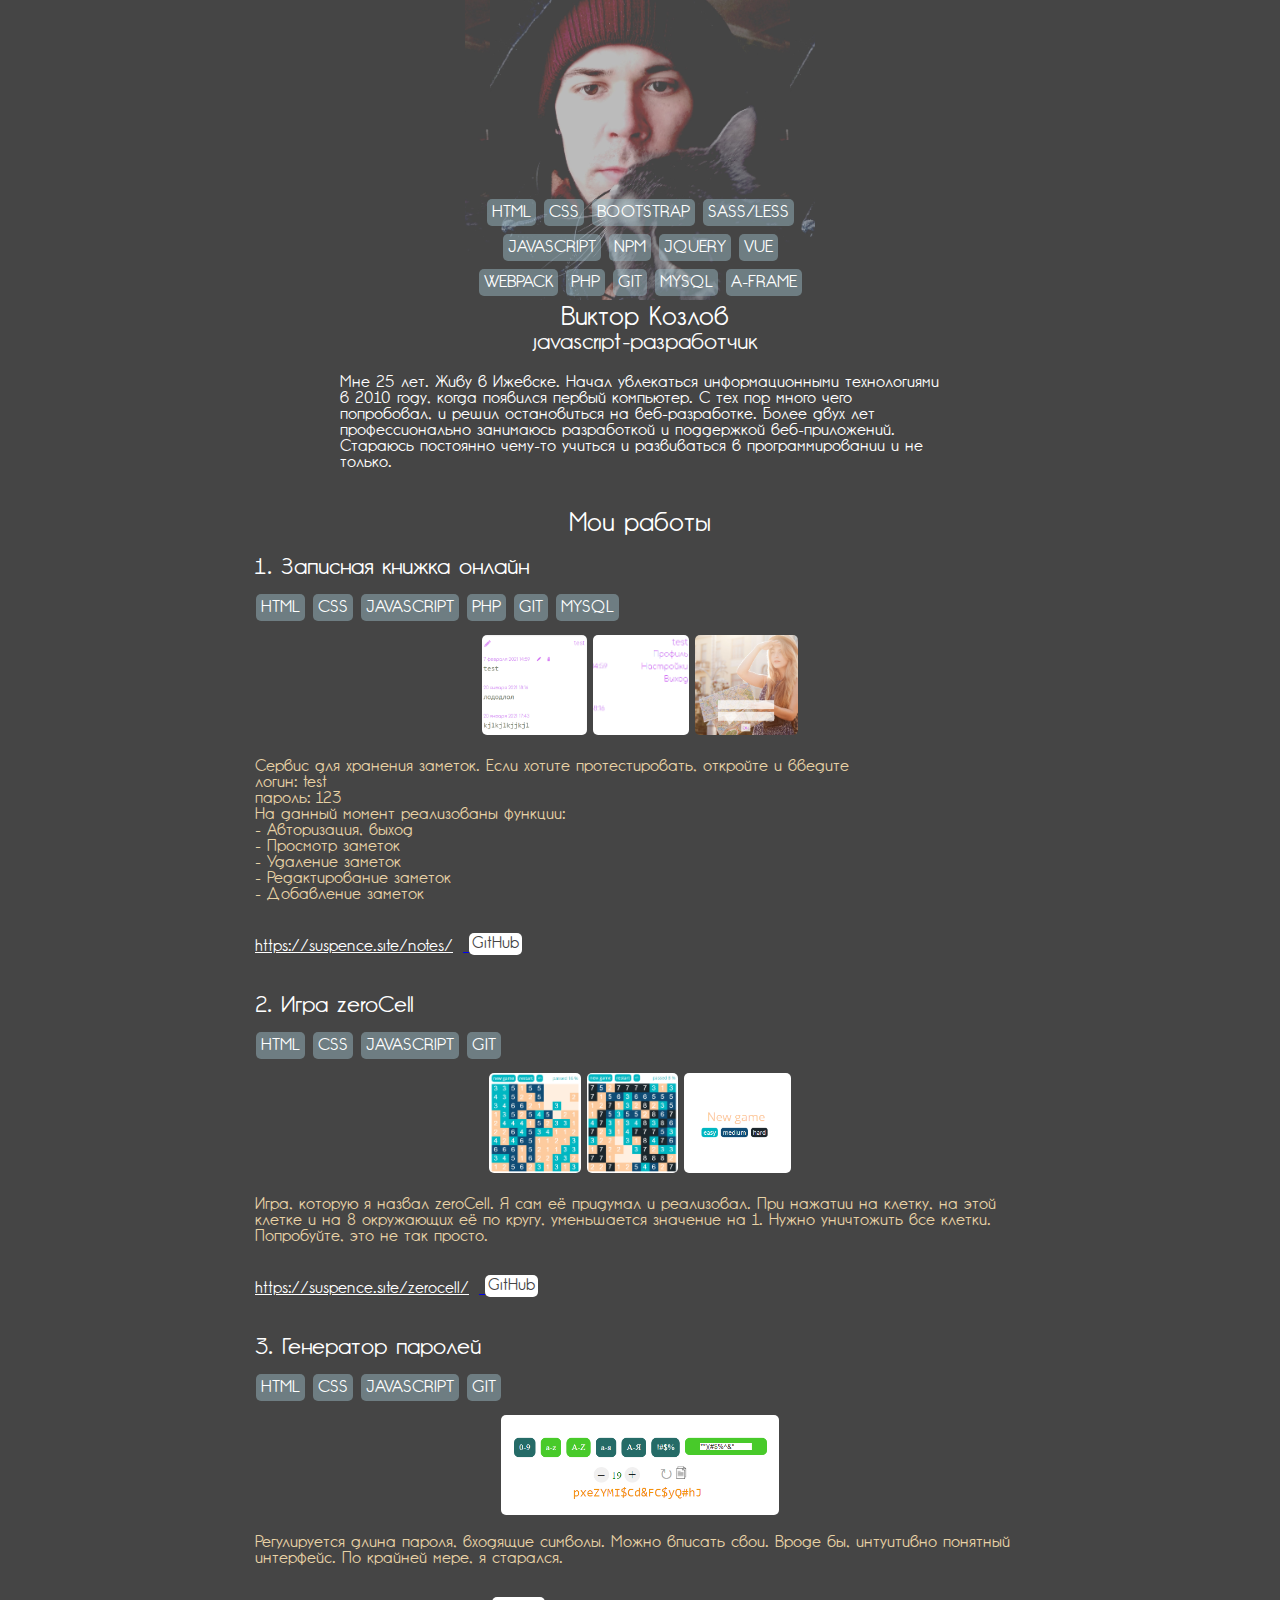
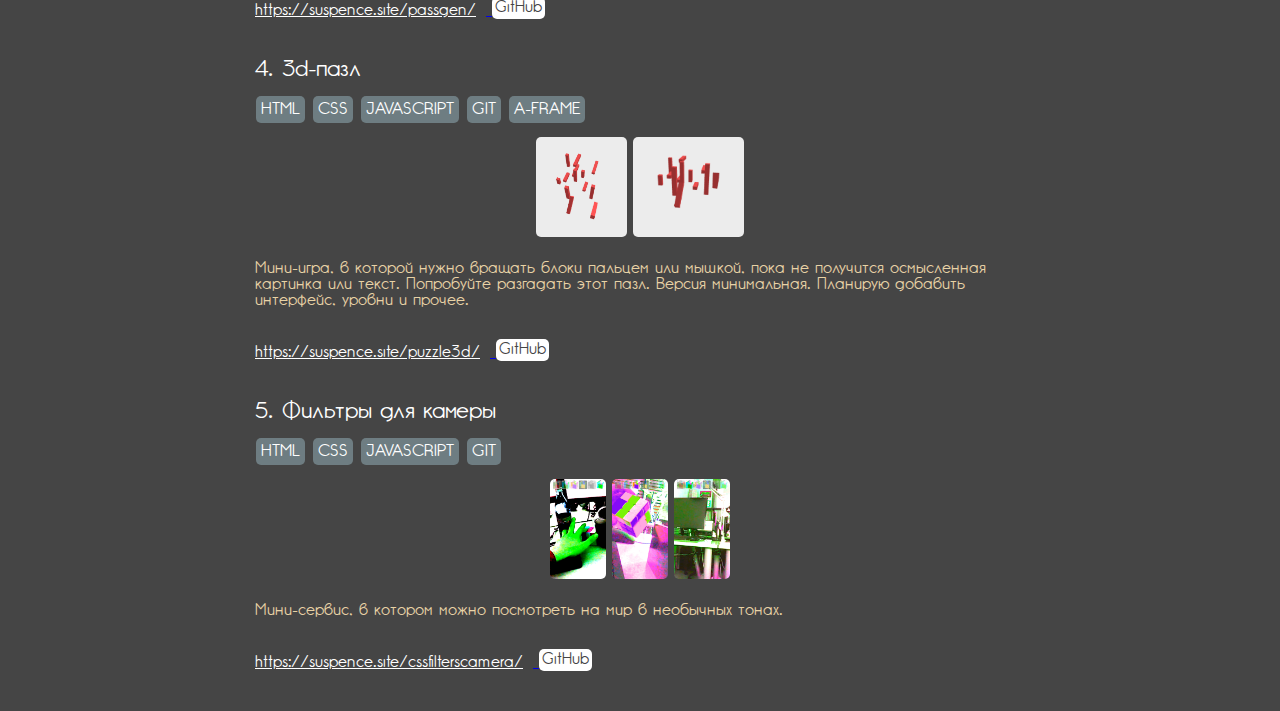
==== commit 4b44c8fb: "jquery added to skills list" ====
--- a/index.html
+++ b/index.html
@@ -25,6 +25,7 @@
                 <skill>SASS/LESS</skill>
                 <skill>JAVASCRIPT</skill>
                 <skill>NPM</skill>
+                <skill>JQUERY</skill>
                 <skill>VUE</skill>
                 <skill>WEBPACK</skill>
                 <skill>PHP</skill>
--- a/main.css
+++ b/main.css
@@ -42,7 +42,7 @@
 
 project-skills {
     display: block;
-    margin: 20px 0px;
+    margin: 10px 0px;
 }
 
 skill {
@@ -97,6 +97,7 @@
 h2 {
     font-size: 23px;
     font-weight: normal;
+    margin-bottom: 10px;
 }
 
 project {
@@ -122,11 +123,13 @@
     display: inline-block;
     color: white;
     text-decoration: underline;
+    margin-right: 10px;
 }
 .githublink {
     display: inline-block;
     color: #454545;
-    margin-left: 30px;
+    
+    margin-top: 10px;
     background-color: white;
     border-radius: 5px;
     padding: 3px;
